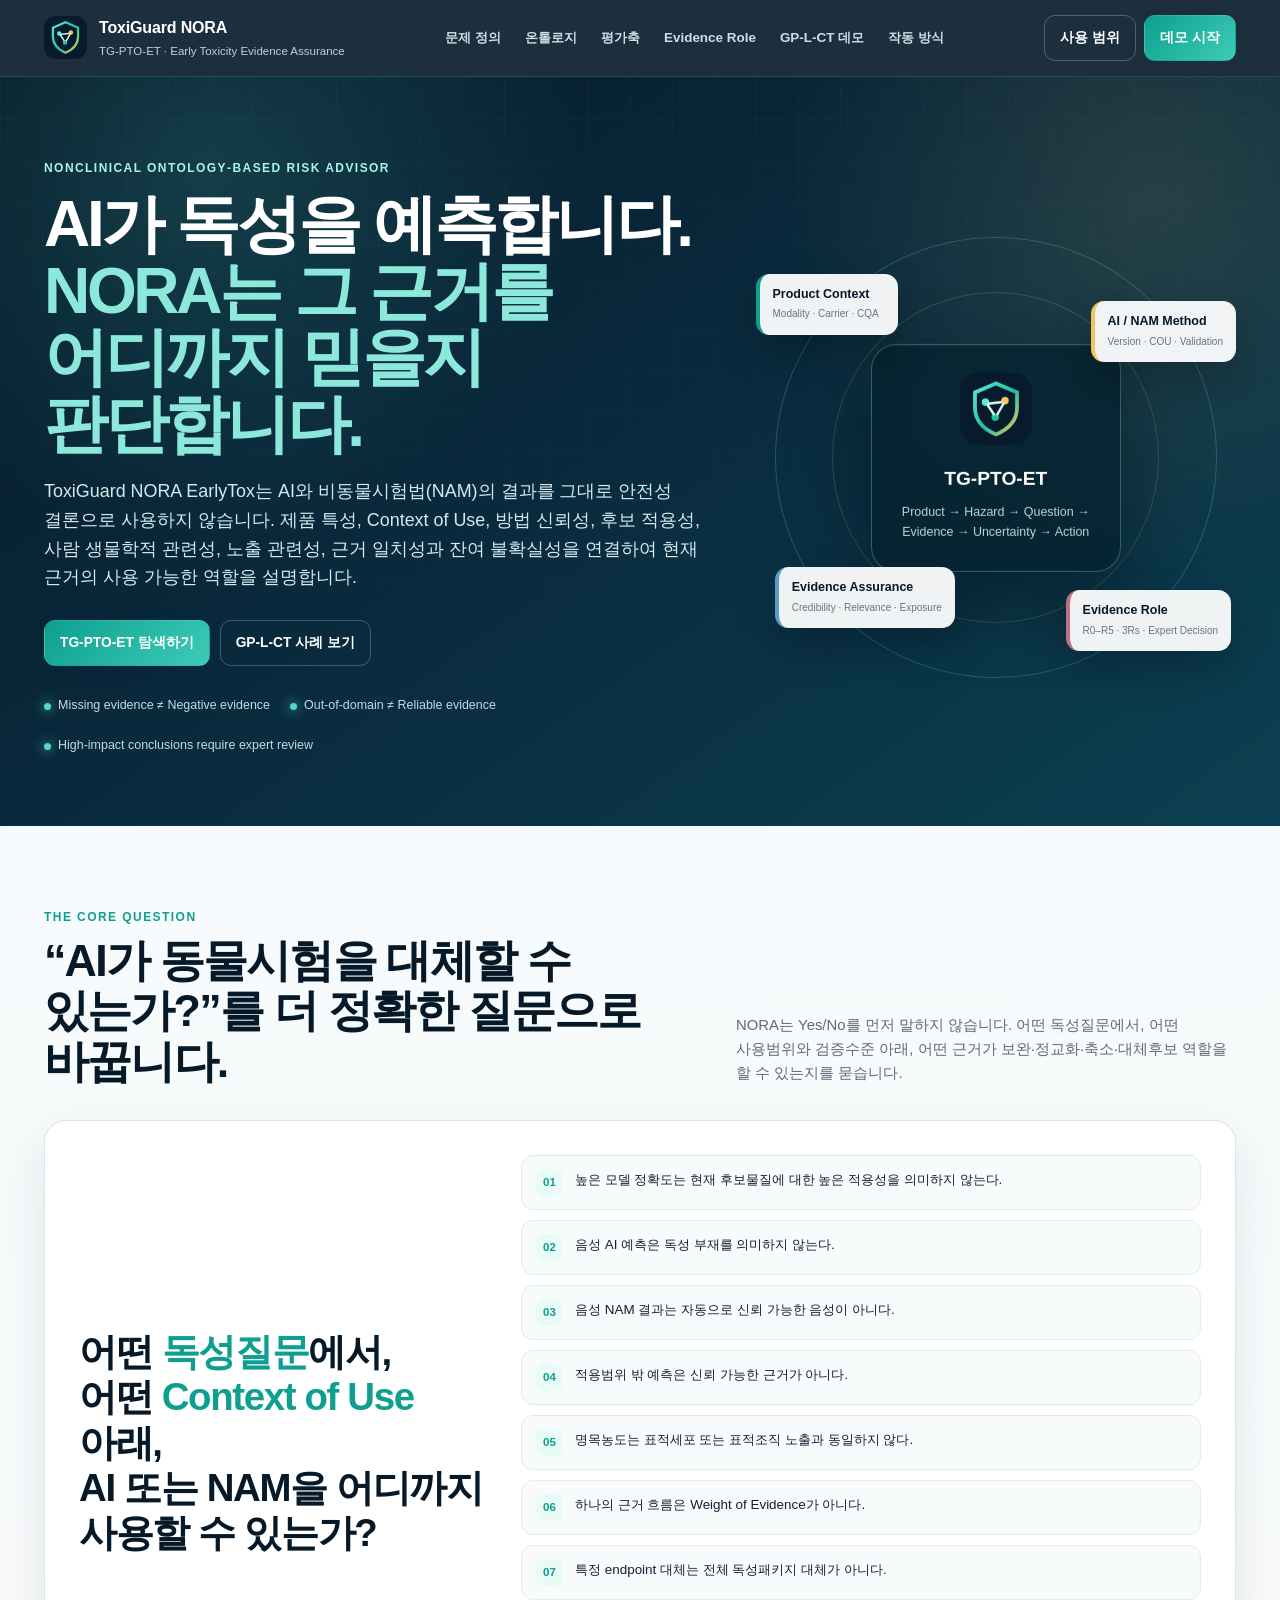
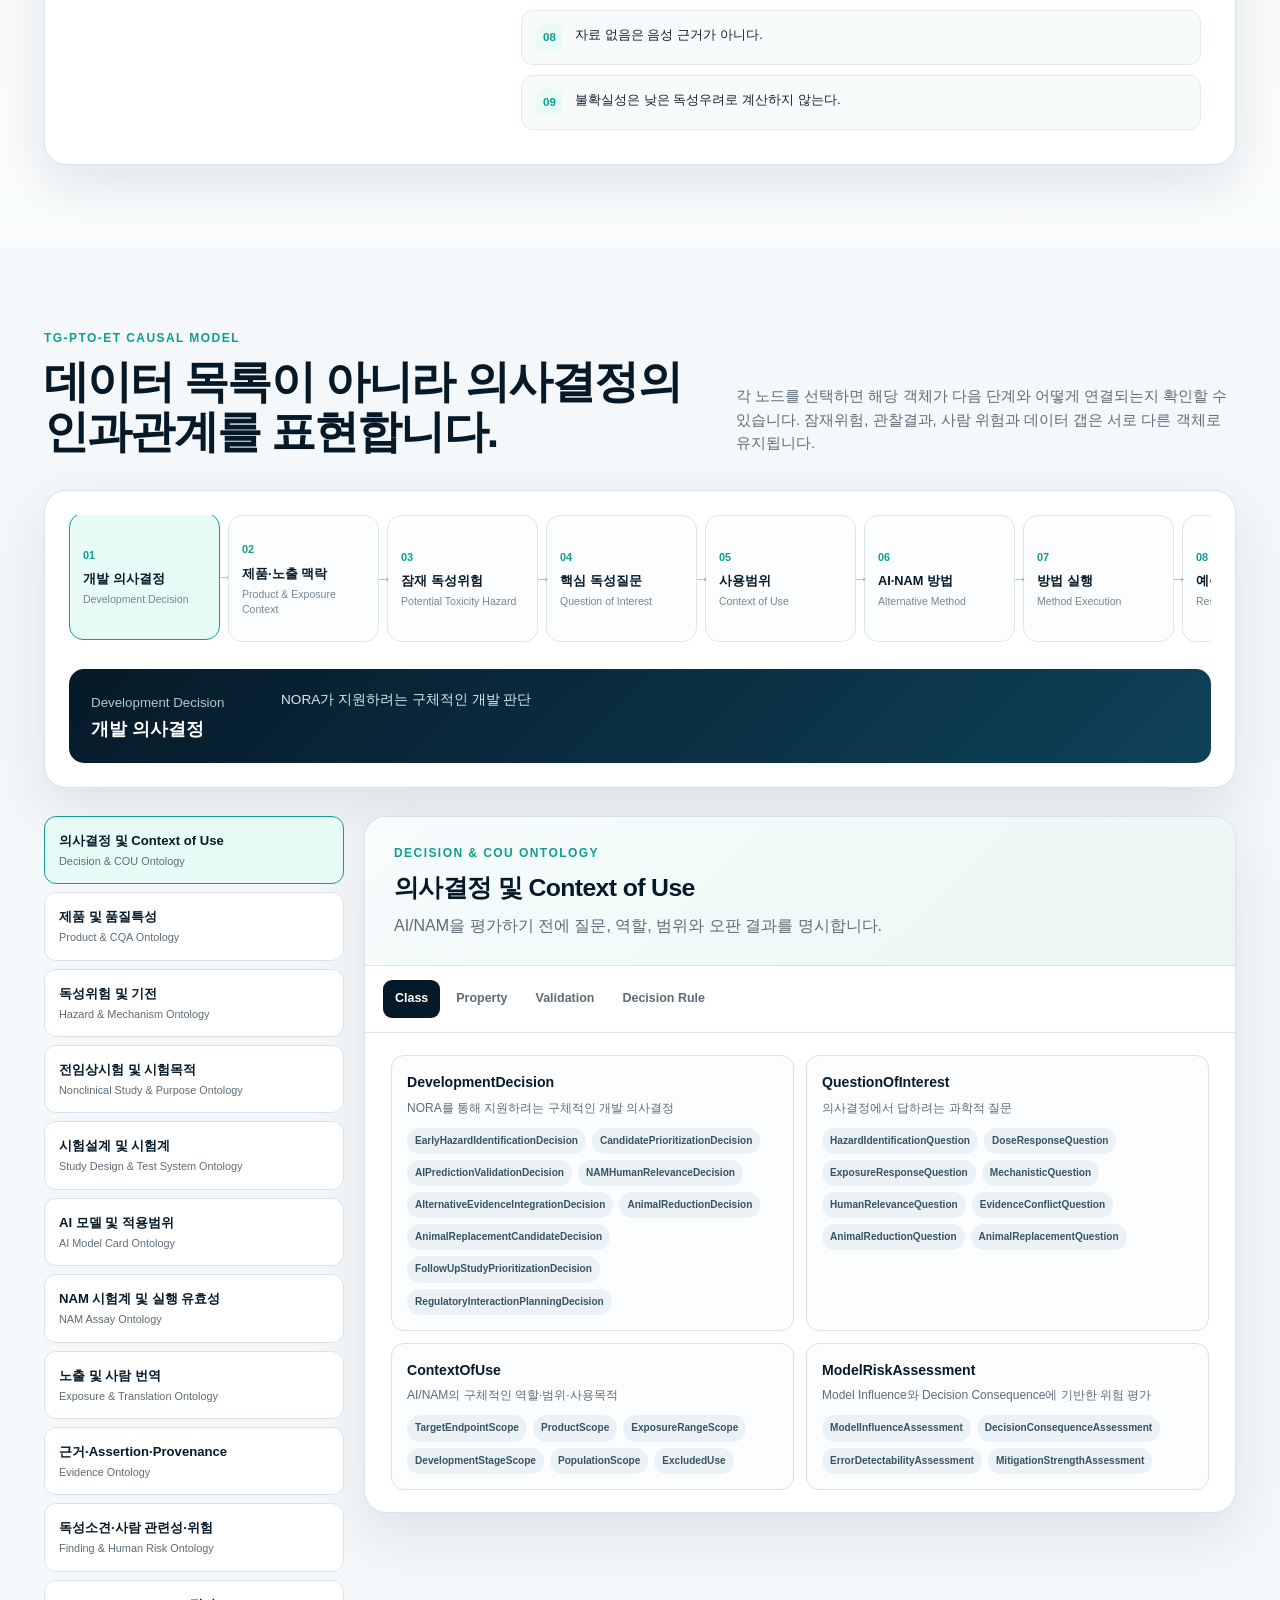
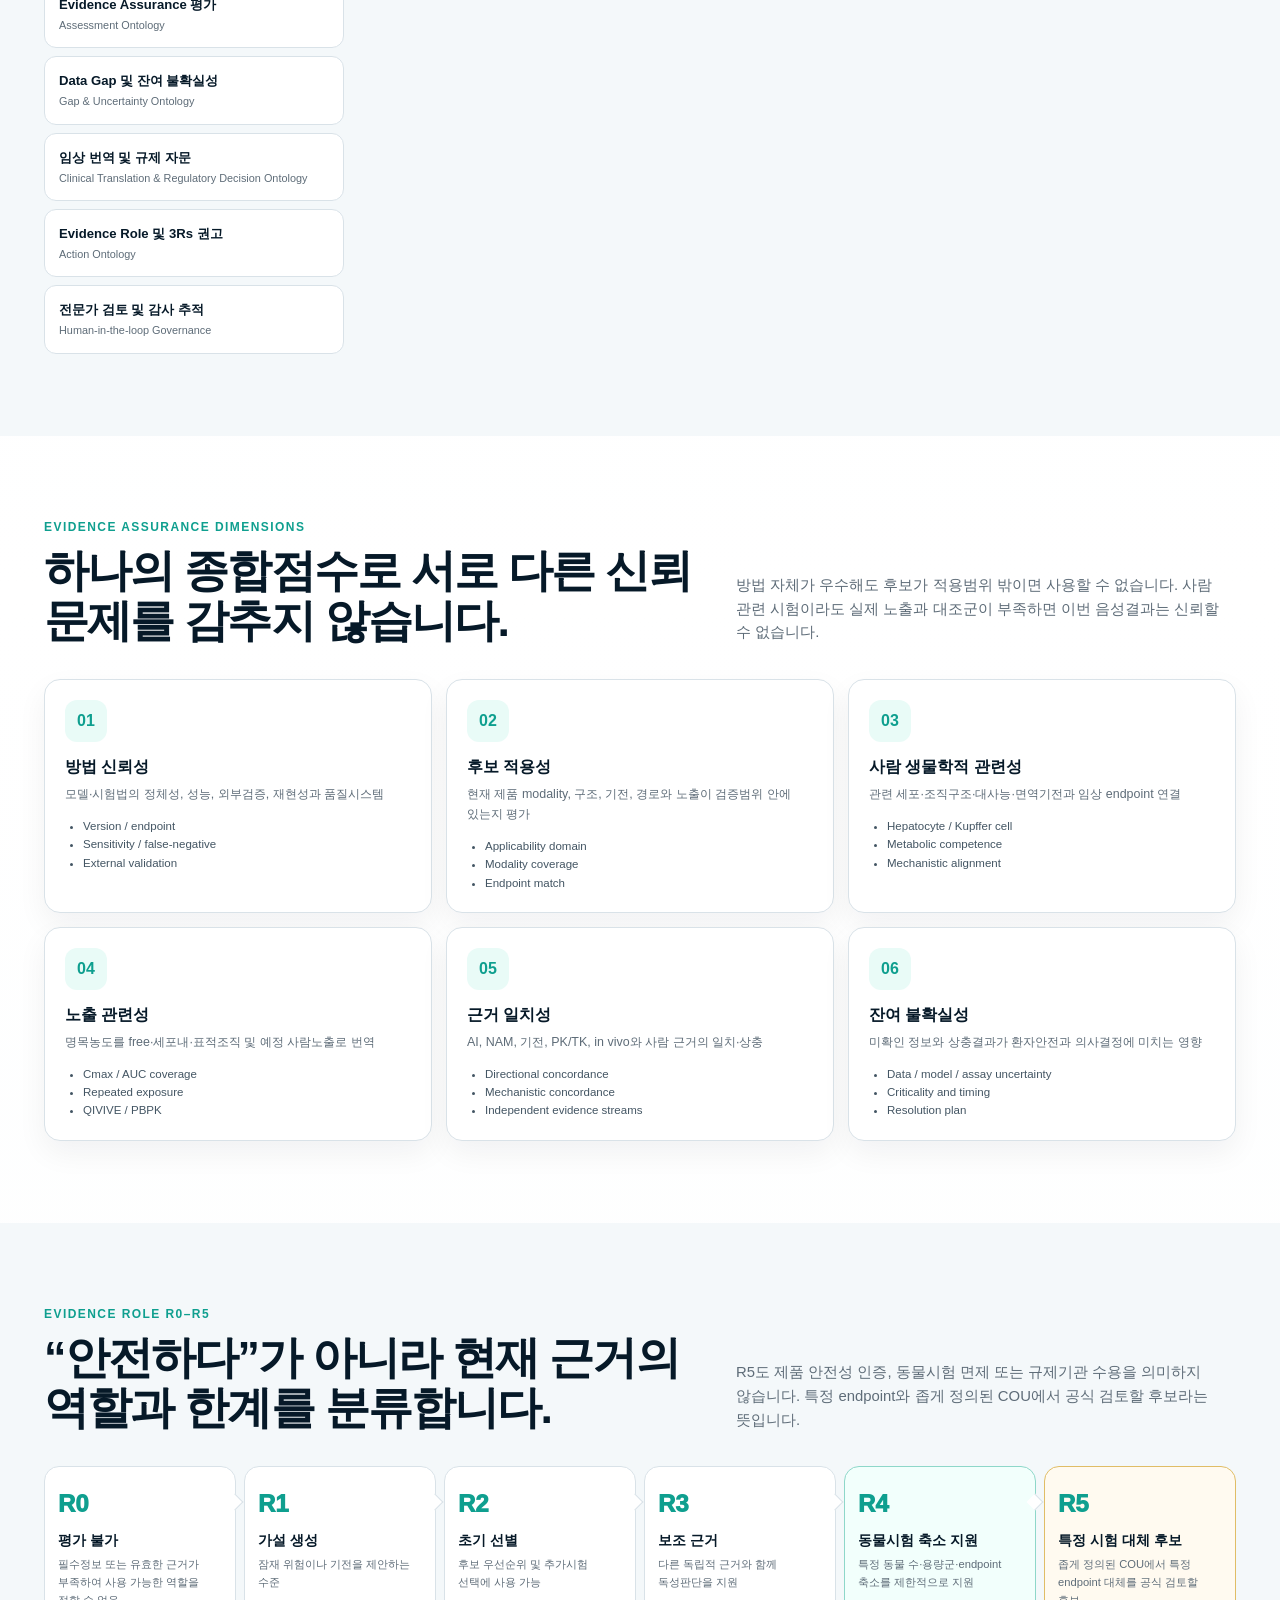
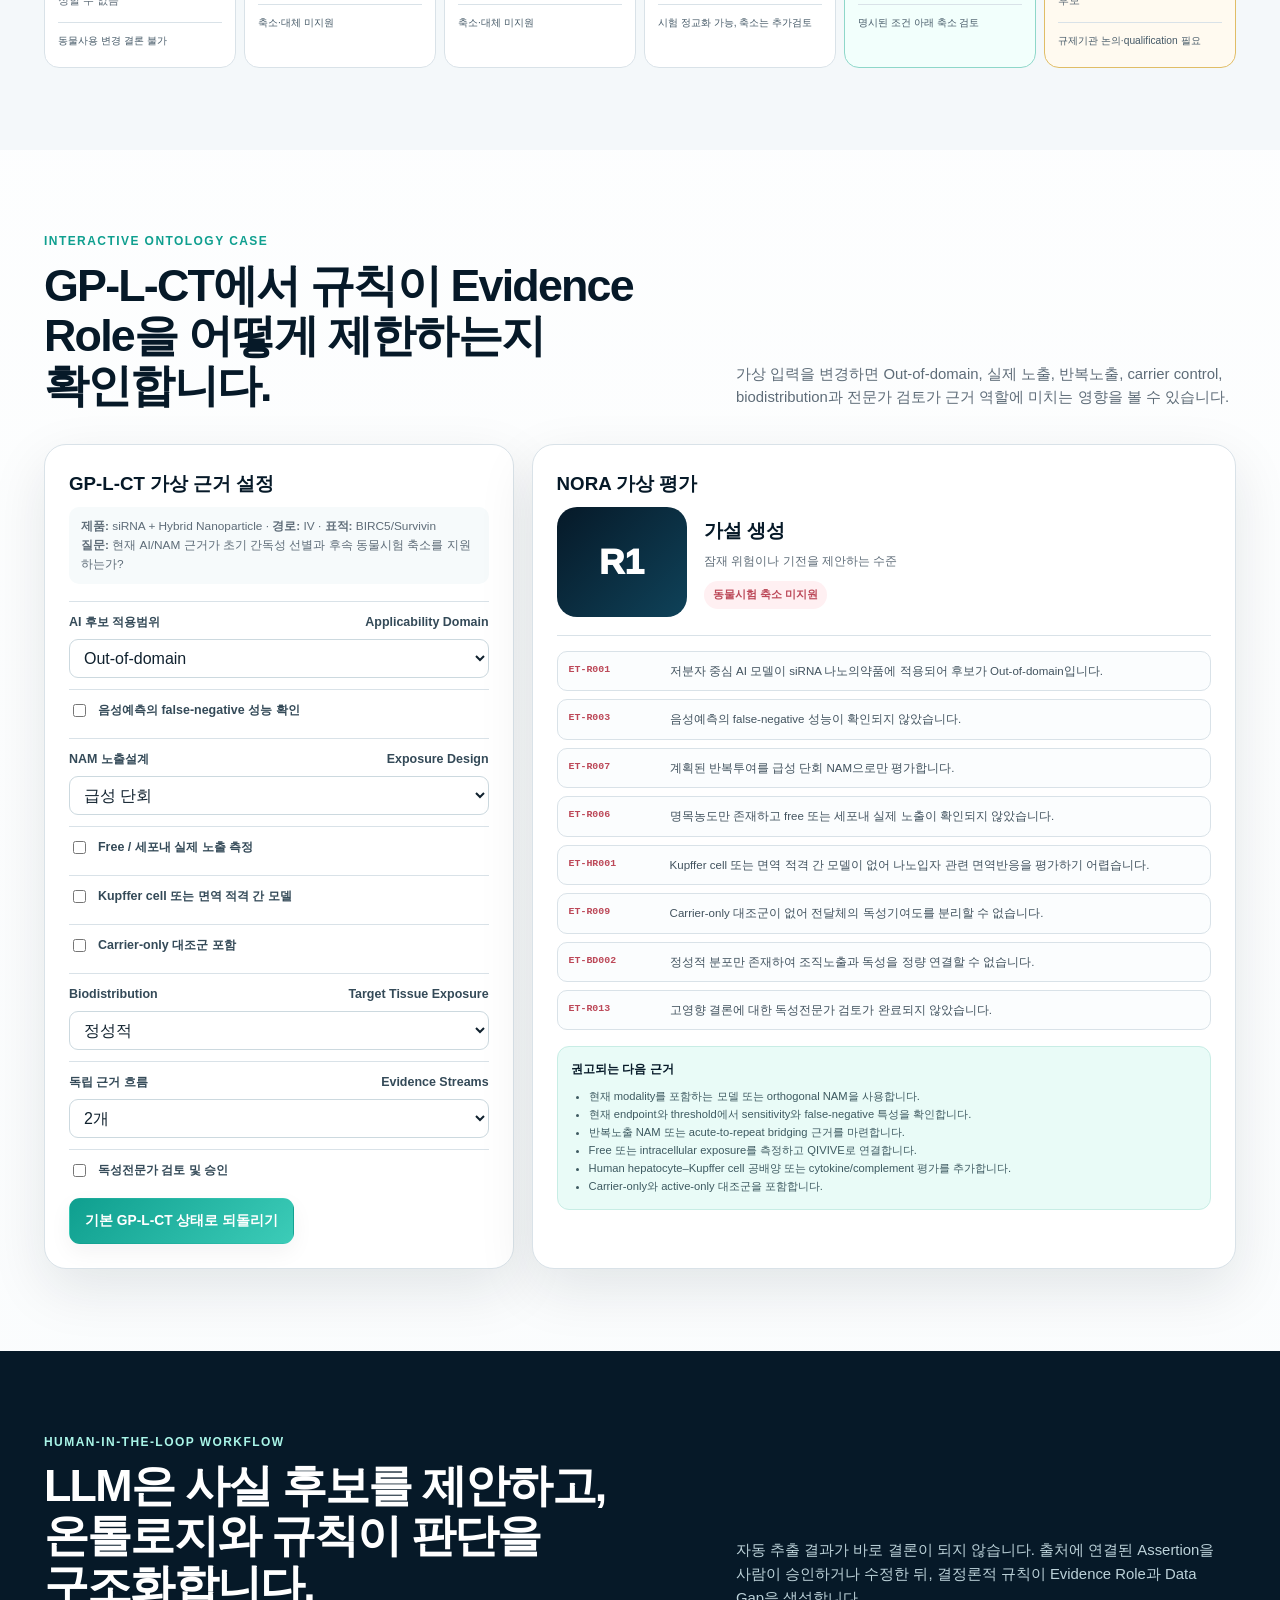
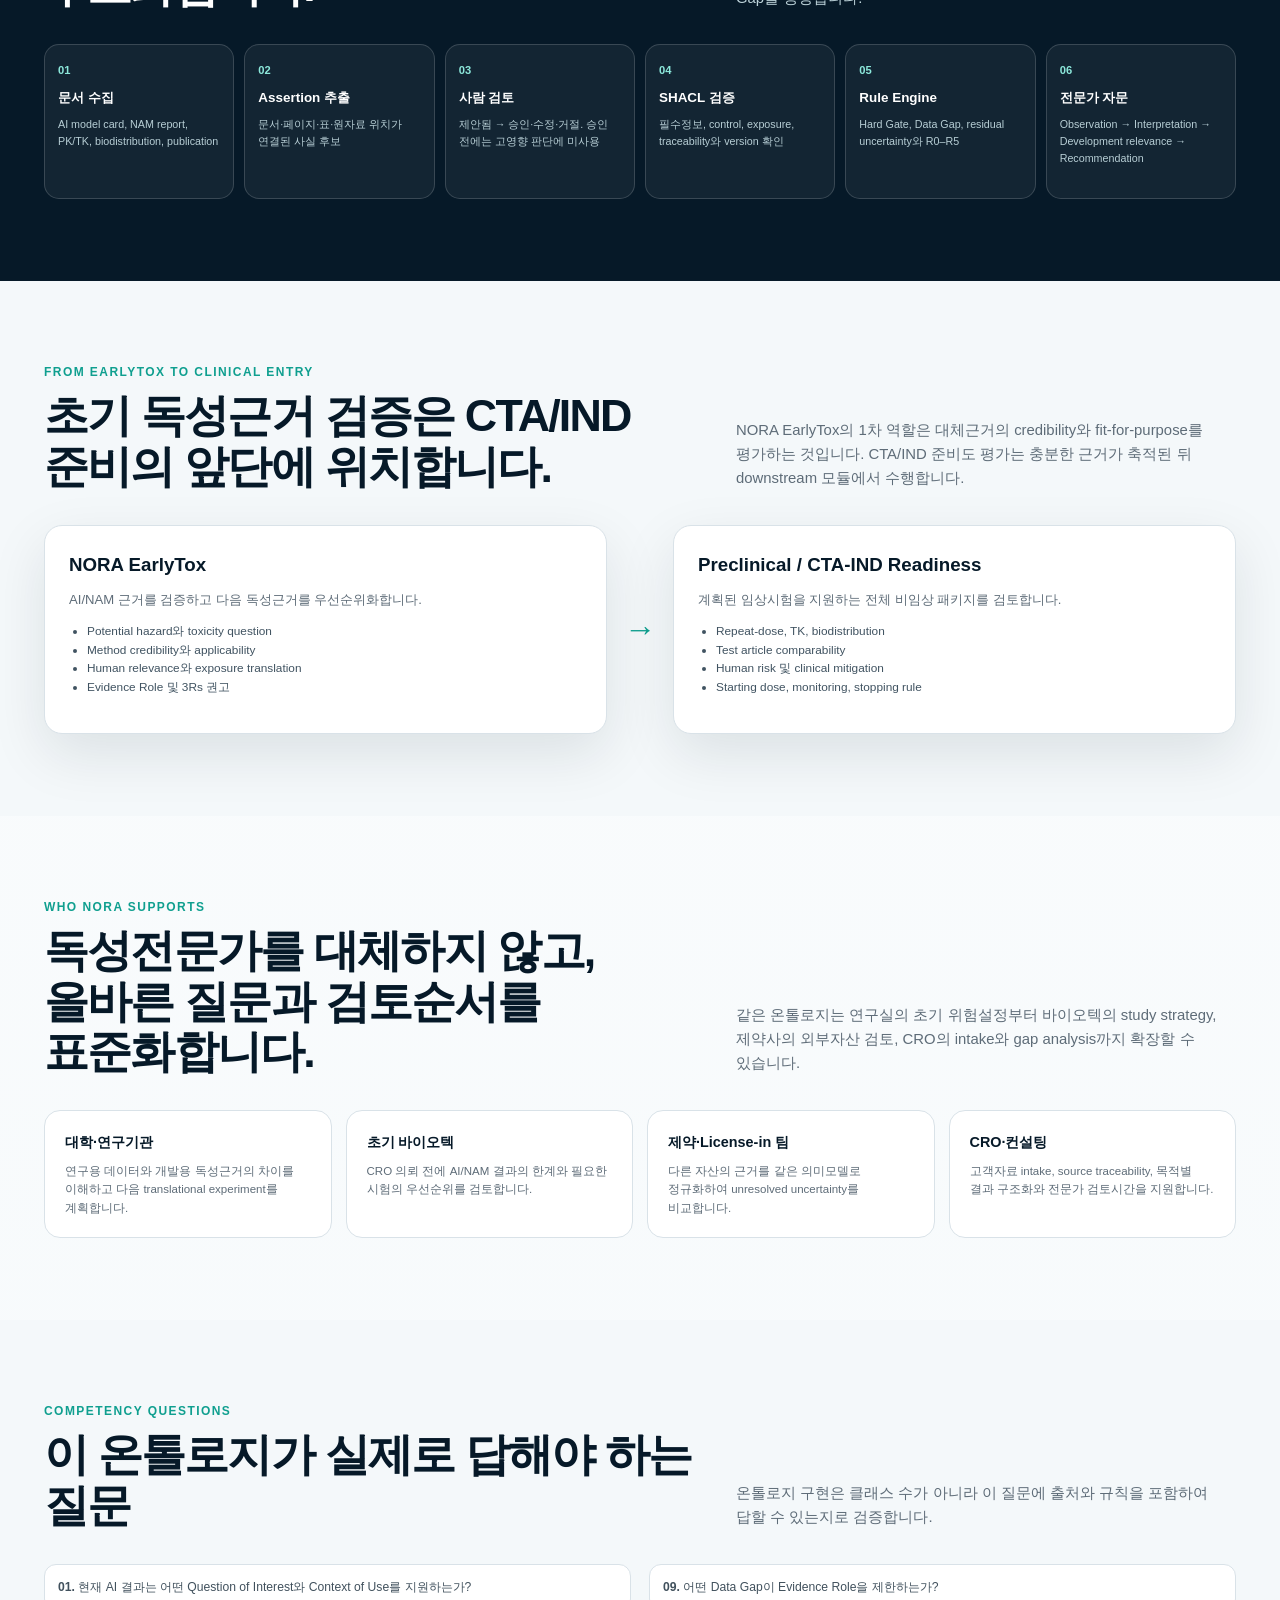
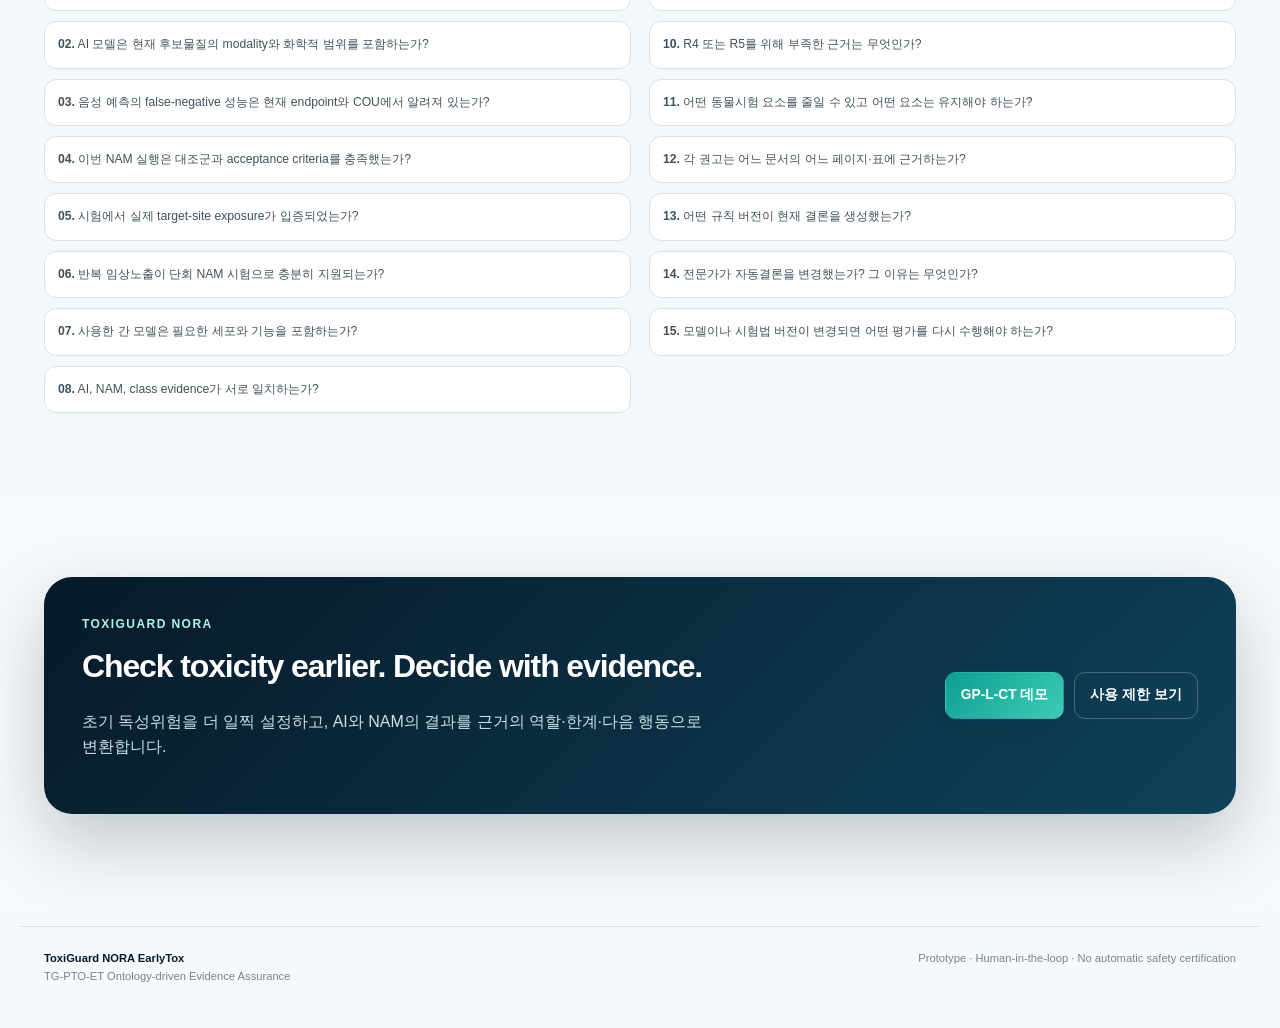
==== site/index_single.html @ 66b6deb6 "Add files via upload" ====
<!doctype html>
<html lang="ko">
<head>
  <meta charset="utf-8">
  <meta name="viewport" content="width=device-width,initial-scale=1">
  <meta name="description" content="ToxiGuard NORA EarlyTox — AI와 비동물시험법(NAM)의 초기 독성근거가 현재 후보물질의 개발에 어디까지 사용 가능한지 검증하는 온톨로지 기반 Evidence Assurance 플랫폼">
  <meta name="theme-color" content="#061928">
  <title>ToxiGuard NORA | TG‑PTO‑ET Ontology</title>
  <link rel="icon" href="[data-uri]" type="image/svg+xml">
  <style>
:root{
  --navy:#061928;
  --navy-2:#0b2d43;
  --navy-3:#0f4259;
  --ink:#10212e;
  --muted:#5e6c78;
  --line:#d9e2e8;
  --soft:#f4f8fa;
  --white:#ffffff;
  --teal:#0f9f8f;
  --teal-2:#55d7c6;
  --mint:#e9fbf7;
  --gold:#f2c45d;
  --gold-soft:#fff7dd;
  --red:#bc4858;
  --red-soft:#fff0f2;
  --amber:#b26d00;
  --amber-soft:#fff7e8;
  --green:#197650;
  --green-soft:#edf9f2;
  --blue:#216b94;
  --blue-soft:#eef7fc;
  --shadow:0 20px 56px rgba(6,25,40,.10);
  --radius:22px;
  --max:1240px;
}
*{box-sizing:border-box}
html{scroll-behavior:smooth}
body{
  margin:0;
  color:var(--ink);
  background:linear-gradient(180deg,#f5f9fb 0,#fff 42%,#f5f9fb 100%);
  font-family:-apple-system,BlinkMacSystemFont,"Apple SD Gothic Neo","Noto Sans KR","Segoe UI",sans-serif;
  line-height:1.6;
  -webkit-font-smoothing:antialiased;
}
a{color:inherit;text-decoration:none}
button,input,select{font:inherit}
button{cursor:pointer}
img{max-width:100%}
.container{max-width:var(--max);margin:0 auto;padding:0 24px}
.eyebrow{font-size:.75rem;letter-spacing:.12em;text-transform:uppercase;font-weight:900;color:var(--teal)}
.eyebrow.light{color:#a9f5e8}
.muted{color:var(--muted)}
.sr-only{position:absolute!important;width:1px;height:1px;padding:0;margin:-1px;overflow:hidden;clip:rect(0,0,0,0);white-space:nowrap;border:0}

.site-header{
  position:sticky;top:0;z-index:50;
  background:rgba(6,25,40,.90);
  border-bottom:1px solid rgba(85,215,198,.16);
  backdrop-filter:blur(18px);
}
.header-inner{height:76px;display:flex;align-items:center;gap:22px;justify-content:space-between}
.brand{display:flex;align-items:center;gap:12px;color:#fff;min-width:max-content}
.brand img{width:43px;height:43px}
.brand strong{display:block;font-size:1rem;letter-spacing:-.01em}
.brand small{display:block;color:#b8d3dc;font-size:.72rem;margin-top:1px}
.nav{display:flex;gap:4px;align-items:center}
.nav a{color:#cae0e7;font-size:.84rem;font-weight:750;padding:9px 10px;border-radius:9px}
.nav a:hover{background:rgba(255,255,255,.08);color:#fff}
.header-actions{display:flex;gap:8px;align-items:center}
.btn{display:inline-flex;align-items:center;justify-content:center;gap:8px;border-radius:11px;padding:11px 15px;border:1px solid var(--line);background:#fff;color:var(--navy);font-weight:850;font-size:.86rem;transition:.18s ease;box-shadow:0 8px 22px rgba(6,25,40,.05)}
.btn:hover{transform:translateY(-1px);box-shadow:0 13px 28px rgba(6,25,40,.10)}
.btn.primary{background:linear-gradient(135deg,var(--teal),#3cccb8);border-color:transparent;color:#fff}
.btn.dark{background:var(--navy);border-color:var(--navy);color:#fff}
.btn.ghost{background:transparent;border-color:rgba(255,255,255,.24);color:#fff;box-shadow:none}
.mobile-menu{display:none;background:transparent;border:0;color:#fff;font-size:1.4rem}

.hero{
  position:relative;overflow:hidden;
  background:
    radial-gradient(circle at 16% 12%,rgba(85,215,198,.17),transparent 30%),
    radial-gradient(circle at 90% 16%,rgba(242,196,93,.12),transparent 28%),
    linear-gradient(145deg,#061928 0,#0a2e42 58%,#0c4052 100%);
  color:#fff;
  padding:82px 0 70px;
}
.hero:after{content:"";position:absolute;inset:0;background-image:linear-gradient(rgba(255,255,255,.025) 1px,transparent 1px),linear-gradient(90deg,rgba(255,255,255,.025) 1px,transparent 1px);background-size:42px 42px;mask-image:linear-gradient(to bottom,black,transparent 92%);pointer-events:none}
.hero-grid{position:relative;z-index:2;display:grid;grid-template-columns:1.16fr .84fr;gap:48px;align-items:center}
.hero h1{font-size:clamp(2.55rem,5vw,4.8rem);line-height:1.04;letter-spacing:-.052em;margin:13px 0 20px;max-width:790px}
.hero h1 span{color:#8ce8db}
.hero-copy{font-size:1.12rem;color:#d5e9ee;max-width:760px;margin:0 0 25px}
.hero-actions{display:flex;flex-wrap:wrap;gap:10px;margin-top:28px}
.hero-proof{display:flex;gap:20px;flex-wrap:wrap;margin-top:30px;color:#c3dbe1;font-size:.78rem}
.hero-proof span{display:inline-flex;gap:7px;align-items:center}
.hero-proof i{width:7px;height:7px;border-radius:50%;background:var(--teal-2);box-shadow:0 0 12px var(--teal-2)}
.hero-visual{position:relative;min-height:460px}
.orbit{position:absolute;inset:2% 4%;border:1px solid rgba(117,238,218,.22);border-radius:50%;animation:spin 30s linear infinite}
.orbit.o2{inset:14% 16%;animation-direction:reverse;animation-duration:22s;border-color:rgba(242,196,93,.19)}
.core-card{position:absolute;left:50%;top:50%;transform:translate(-50%,-50%);width:250px;padding:28px 24px;border-radius:25px;background:rgba(7,35,48,.84);border:1px solid rgba(129,236,219,.32);box-shadow:0 28px 80px rgba(0,0,0,.35),inset 0 1px rgba(255,255,255,.08);backdrop-filter:blur(12px);text-align:center}
.core-card img{width:72px;margin-bottom:12px}.core-card strong{display:block;font-size:1.2rem}.core-card p{margin:8px 0 0;color:#bcd6dc;font-size:.78rem}
.floating-node{position:absolute;min-width:142px;padding:11px 13px;border-radius:13px;background:rgba(255,255,255,.94);color:var(--navy);box-shadow:0 18px 42px rgba(0,0,0,.22);font-size:.75rem;border-left:4px solid var(--teal);animation:float 5s ease-in-out infinite}
.floating-node strong{display:block;font-size:.78rem}.floating-node small{color:#667683}.n1{left:0;top:10%}.n2{right:0;top:16%;animation-delay:-1s;border-left-color:var(--gold)}.n3{left:4%;bottom:13%;animation-delay:-2s;border-left-color:#5d9bc0}.n4{right:1%;bottom:8%;animation-delay:-3s;border-left-color:#c06f84}
@keyframes spin{to{transform:rotate(360deg)}}
@keyframes float{0%,100%{transform:translateY(0)}50%{transform:translateY(-8px)}}

.section{padding:82px 0}
.section.soft{background:var(--soft)}
.section.dark{background:var(--navy);color:#fff}
.section-heading{display:flex;justify-content:space-between;gap:30px;align-items:flex-end;margin-bottom:34px}
.section-heading h2{font-size:clamp(2rem,3.5vw,3rem);line-height:1.12;letter-spacing:-.04em;margin:8px 0 0;max-width:760px;color:var(--navy)}
.section.dark .section-heading h2{color:#fff}
.section-heading p{max-width:500px;color:var(--muted);margin:0;font-size:.93rem}
.section.dark .section-heading p{color:#bcd2d9}

.question-card{border:1px solid var(--line);background:#fff;border-radius:var(--radius);box-shadow:var(--shadow);padding:34px;display:grid;grid-template-columns:.75fr 1.25fr;gap:34px;align-items:center}
.big-question{font-size:clamp(1.8rem,3vw,2.7rem);line-height:1.18;letter-spacing:-.035em;font-weight:900;color:var(--navy)}
.big-question span{color:var(--teal)}
.principle-list{display:grid;gap:10px}.principle{display:flex;gap:12px;align-items:flex-start;padding:13px 14px;background:#f8fbfc;border:1px solid #e2eaee;border-radius:12px;font-size:.84rem}.principle b{display:grid;place-items:center;flex:0 0 27px;height:27px;border-radius:8px;background:var(--mint);color:var(--teal);font-size:.72rem}

.chain-shell{background:#fff;border:1px solid var(--line);border-radius:var(--radius);box-shadow:var(--shadow);padding:24px;overflow:hidden}
.chain-scroll{overflow-x:auto;padding-bottom:10px}
.chain{display:flex;min-width:1900px;align-items:stretch;gap:8px}
.chain-node{position:relative;flex:1;min-width:145px;border:1px solid #dce7eb;border-radius:14px;padding:15px 13px;background:#fbfdfe;cursor:pointer;text-align:left;transition:.18s}.chain-node:after{content:"→";position:absolute;right:-14px;top:50%;transform:translateY(-50%);z-index:2;color:#92a9b2;font-size:1rem}.chain-node:last-child:after{display:none}.chain-node:hover,.chain-node.active{border-color:var(--teal);background:var(--mint);transform:translateY(-2px)}.chain-node .num{display:block;font-size:.68rem;color:var(--teal);font-weight:900}.chain-node strong{display:block;font-size:.8rem;margin-top:5px;color:var(--navy)}.chain-node small{display:block;color:#788691;font-size:.66rem;margin-top:3px;line-height:1.35}
.chain-detail{margin-top:17px;background:linear-gradient(135deg,var(--navy),var(--navy-3));color:#fff;border-radius:15px;padding:20px 22px;display:grid;grid-template-columns:170px 1fr;gap:20px}.chain-detail h3{margin:0;font-size:1.1rem}.chain-detail small{color:#a9cbd4}.chain-detail p{margin:0;color:#d5e8ed;font-size:.85rem}

.module-layout{display:grid;grid-template-columns:300px minmax(0,1fr);gap:20px;align-items:start}
.module-list{display:grid;gap:8px;position:sticky;top:96px}.module-button{border:1px solid var(--line);border-radius:12px;background:#fff;text-align:left;padding:13px 14px;transition:.16s;color:var(--ink)}.module-button:hover,.module-button.active{border-color:var(--teal);background:var(--mint)}.module-button strong{display:block;font-size:.82rem;color:var(--navy)}.module-button small{display:block;color:var(--muted);font-size:.68rem;margin-top:2px}
.module-panel{border:1px solid var(--line);background:#fff;border-radius:var(--radius);box-shadow:var(--shadow);overflow:hidden}.module-hero{padding:27px 29px;background:linear-gradient(135deg,#f7fcfd,#eaf7f4);border-bottom:1px solid var(--line)}.module-hero h3{font-size:1.55rem;margin:5px 0;color:var(--navy);letter-spacing:-.025em}.module-hero p{margin:0;color:var(--muted)}.tabs{display:flex;gap:4px;padding:14px 18px;border-bottom:1px solid var(--line);overflow:auto}.tab-button{white-space:nowrap;border:0;background:transparent;border-radius:9px;padding:9px 12px;color:var(--muted);font-size:.78rem;font-weight:800}.tab-button.active{background:var(--navy);color:#fff}.tab-panel{padding:22px 26px}.class-grid{display:grid;grid-template-columns:repeat(2,minmax(0,1fr));gap:12px}.class-card{border:1px solid var(--line);border-radius:13px;padding:15px;background:#fbfdfe}.class-card h4{margin:0;color:var(--navy);font-size:.88rem}.class-card p{margin:5px 0 10px;color:var(--muted);font-size:.75rem}.pill-wrap{display:flex;flex-wrap:wrap;gap:6px}.pill{padding:5px 8px;border-radius:999px;background:#eaf2f6;color:#375364;font-size:.63rem;font-weight:750}.list-box{display:grid;gap:8px}.list-row{padding:11px 13px;border:1px solid var(--line);border-radius:10px;background:#fbfdfe;font-size:.77rem}.list-row code{color:var(--teal);font-weight:850}.rule-row{border-left:4px solid var(--gold);background:var(--gold-soft)}.validation-row{border-left:4px solid var(--teal);background:var(--mint)}

.dimension-grid{display:grid;grid-template-columns:repeat(3,minmax(0,1fr));gap:14px}.dimension{border:1px solid var(--line);background:#fff;border-radius:16px;padding:20px;box-shadow:0 12px 30px rgba(6,25,40,.055)}.dimension .icon{width:42px;height:42px;border-radius:12px;display:grid;place-items:center;background:var(--mint);color:var(--teal);font-weight:900}.dimension h3{margin:12px 0 5px;color:var(--navy);font-size:1rem}.dimension p{margin:0;color:var(--muted);font-size:.78rem}.dimension ul{margin:12px 0 0;padding-left:18px;color:#435563;font-size:.72rem}

.role-track{display:grid;grid-template-columns:repeat(6,minmax(0,1fr));gap:8px}.role{position:relative;border:1px solid var(--line);background:#fff;border-radius:15px;padding:18px 13px;min-height:190px}.role:after{content:"";position:absolute;right:-6px;top:29px;width:11px;height:11px;background:#fff;border-top:1px solid var(--line);border-right:1px solid var(--line);transform:rotate(45deg);z-index:2}.role:last-child:after{display:none}.role-code{font-size:1.5rem;font-weight:950;color:var(--teal)}.role h3{margin:5px 0;color:var(--navy);font-size:.88rem}.role p{margin:0;color:var(--muted);font-size:.7rem}.role small{display:block;margin-top:12px;padding-top:10px;border-top:1px solid var(--line);font-size:.64rem;color:#455967}.role.r4,.role.r5{border-color:#8ed7c9;background:#f2fffc}.role.r5{border-color:#e0bd66;background:#fffaf0}

.demo-shell{display:grid;grid-template-columns:.8fr 1.2fr;gap:18px}.demo-controls,.demo-result{border:1px solid var(--line);background:#fff;border-radius:var(--radius);box-shadow:var(--shadow);padding:24px}.demo-controls h3,.demo-result h3{margin:0 0 8px;color:var(--navy)}.case-meta{font-size:.74rem;color:var(--muted);padding:10px 12px;background:#f6fafb;border-radius:10px;margin-bottom:17px}.control{padding:11px 0;border-top:1px solid var(--line)}.control:first-of-type{border-top:0}.control label{display:flex;justify-content:space-between;gap:12px;font-size:.78rem;font-weight:800;color:#344a58;margin-bottom:6px}.control select{width:100%;border:1px solid #ccd9df;border-radius:9px;padding:9px 10px;background:#fff;color:var(--ink)}.checkbox{display:flex!important;justify-content:flex-start!important;gap:9px!important;align-items:center}.checkbox input{accent-color:var(--teal)}
.result-top{display:grid;grid-template-columns:130px 1fr;gap:17px;align-items:center;padding-bottom:18px;border-bottom:1px solid var(--line)}.result-role{height:110px;border-radius:20px;background:linear-gradient(135deg,var(--navy),var(--navy-3));color:#fff;display:grid;place-items:center;font-size:2.2rem;font-weight:950}.result-summary strong{display:block;color:var(--navy);font-size:1.2rem}.result-summary p{margin:6px 0 0;color:var(--muted);font-size:.78rem}.result-status{display:inline-flex;margin-top:9px;border-radius:999px;padding:5px 9px;background:var(--red-soft);color:var(--red);font-size:.68rem;font-weight:850}.result-status.ok{background:var(--green-soft);color:var(--green)}.gap-stack{display:grid;gap:8px;margin-top:15px}.demo-gap{display:grid;grid-template-columns:92px 1fr;gap:9px;padding:10px 11px;border:1px solid var(--line);border-radius:10px;background:#fbfdfe}.demo-gap code{font-size:.62rem;color:var(--red);font-weight:900}.demo-gap span{font-size:.72rem;color:#41525e}.next-evidence{margin-top:16px;background:var(--mint);border:1px solid #c8ede5;border-radius:12px;padding:13px}.next-evidence strong{display:block;color:var(--navy);font-size:.78rem}.next-evidence ul{margin:8px 0 0;padding-left:18px;font-size:.7rem;color:#3e5a61}

.workflow{display:grid;grid-template-columns:repeat(6,minmax(0,1fr));gap:10px}.workflow-step{border:1px solid rgba(255,255,255,.16);border-radius:15px;padding:17px 13px;background:rgba(255,255,255,.055);min-height:155px}.workflow-step b{display:block;color:#8ce8db;font-size:.7rem}.workflow-step strong{display:block;margin:7px 0;color:#fff;font-size:.84rem}.workflow-step p{margin:0;color:#b7ced5;font-size:.67rem}

.downstream{display:grid;grid-template-columns:1fr auto 1fr;gap:17px;align-items:center}.down-card{border:1px solid var(--line);background:#fff;border-radius:18px;padding:24px;box-shadow:var(--shadow)}.down-card h3{margin:0 0 9px;color:var(--navy)}.down-card p{margin:0;color:var(--muted);font-size:.82rem}.down-card ul{padding-left:18px;font-size:.74rem;color:#405361}.down-arrow{font-size:2rem;color:var(--teal);font-weight:900}

.user-grid{display:grid;grid-template-columns:repeat(4,minmax(0,1fr));gap:14px}.user-card{border:1px solid var(--line);background:#fff;border-radius:16px;padding:20px}.user-card h3{font-size:.9rem;color:var(--navy);margin:0 0 8px}.user-card p{margin:0;color:var(--muted);font-size:.72rem}
.cq-grid{columns:2;column-gap:18px}.cq{break-inside:avoid;border:1px solid var(--line);background:#fff;border-radius:12px;padding:13px;margin:0 0 10px;font-size:.76rem;color:#41515d}

.contact-card{display:grid;grid-template-columns:1.2fr .8fr;gap:32px;background:linear-gradient(135deg,var(--navy),var(--navy-3));border-radius:28px;padding:38px;color:#fff;box-shadow:0 28px 70px rgba(6,25,40,.22)}.contact-card h2{font-size:2rem;letter-spacing:-.035em;margin:7px 0 12px}.contact-card p{color:#c9e0e6;max-width:680px}.contact-actions{display:flex;align-items:center;justify-content:flex-end;gap:10px;flex-wrap:wrap}
.footer{padding:30px 0 42px;color:#76858f;font-size:.7rem}.footer-inner{display:flex;justify-content:space-between;gap:20px;border-top:1px solid var(--line);padding-top:23px}.footer strong{color:var(--navy)}

.modal{position:fixed;inset:0;z-index:90;background:rgba(0,13,22,.72);display:none;align-items:center;justify-content:center;padding:22px}.modal.open{display:flex}.modal-card{width:min(760px,100%);max-height:90vh;overflow:auto;background:#fff;border-radius:20px;box-shadow:0 32px 100px rgba(0,0,0,.35)}.modal-head{display:flex;justify-content:space-between;gap:20px;align-items:center;padding:19px 22px;border-bottom:1px solid var(--line)}.modal-head h3{margin:0;color:var(--navy)}.close{border:0;background:#eef3f6;width:34px;height:34px;border-radius:10px;font-size:1.2rem}.modal-body{padding:22px}.disclaimer{background:var(--amber-soft);border:1px solid #efd6a2;border-left:5px solid var(--amber);border-radius:11px;padding:13px;font-size:.75rem;color:#654b1f}

@media(max-width:1050px){
  .nav{display:none}.mobile-menu{display:block}.nav.open{display:flex;position:absolute;top:76px;left:0;right:0;background:var(--navy);padding:12px 20px;flex-direction:column;align-items:stretch;border-top:1px solid rgba(255,255,255,.1)}
  .header-actions .ghost{display:none}.hero-grid,.question-card,.demo-shell,.contact-card{grid-template-columns:1fr}.hero-visual{min-height:380px}.module-layout{grid-template-columns:1fr}.module-list{position:static;grid-template-columns:repeat(3,1fr)}.role-track{grid-template-columns:repeat(3,1fr)}.workflow{grid-template-columns:repeat(3,1fr)}.user-grid{grid-template-columns:repeat(2,1fr)}.contact-actions{justify-content:flex-start}.section-heading{align-items:flex-start;flex-direction:column}.downstream{grid-template-columns:1fr}.down-arrow{transform:rotate(90deg);text-align:center}
}
@media(max-width:700px){
  .container{padding:0 16px}.header-inner{height:68px}.brand small{display:none}.header-actions .btn:not(.primary){display:none}.hero{padding:58px 0 48px}.hero h1{font-size:2.65rem}.hero-visual{min-height:330px}.floating-node{min-width:120px;font-size:.66rem}.core-card{width:210px;padding:22px 18px}.section{padding:62px 0}.chain-detail{grid-template-columns:1fr}.module-list{grid-template-columns:repeat(2,1fr)}.class-grid,.dimension-grid,.score-grid{grid-template-columns:1fr}.role-track{grid-template-columns:repeat(2,1fr)}.workflow{grid-template-columns:repeat(2,1fr)}.user-grid{grid-template-columns:1fr}.cq-grid{columns:1}.footer-inner{flex-direction:column}.question-card{padding:24px}.result-top{grid-template-columns:1fr}.result-role{height:88px}.contact-card{padding:28px 23px}
}
@media print{.site-header,.hero-actions,.header-actions,.mobile-menu,.btn,.demo-controls,.contact-card,.footer{display:none!important}.hero{background:#fff;color:#111;padding:30px 0}.hero h1,.section.dark h2{color:#111}.hero-copy,.section.dark p{color:#444}.hero-visual{display:none}.section{padding:30px 0}.section.dark{background:#fff;color:#111}.module-list{display:none}.module-layout{grid-template-columns:1fr}.module-panel,.chain-shell,.question-card{box-shadow:none}.workflow-step{border-color:#ccc;background:#fff}.workflow-step strong{color:#111}.workflow-step p{color:#444}}
/* Korean typography: keep semantic words intact across responsive breakpoints. */
h1,h2,h3,h4,p,.big-question,.hero-copy,.section-heading,.role,.dimension,.user-card{word-break:keep-all;overflow-wrap:break-word}

</style>
</head>
<body>
<header class="site-header">
  <div class="container header-inner">
    <a class="brand" href="#top" aria-label="ToxiGuard NORA 홈">
      <img src="[data-uri]" alt="ToxiGuard NORA 로고">
      <span><strong>ToxiGuard NORA</strong><small>TG‑PTO‑ET · Early Toxicity Evidence Assurance</small></span>
    </a>
    <nav class="nav" id="mainNav" aria-label="주요 메뉴">
      <a href="#why">문제 정의</a>
      <a href="#ontology">온톨로지</a>
      <a href="#assurance">평가축</a>
      <a href="#roles">Evidence Role</a>
      <a href="#demo">GP‑L‑CT 데모</a>
      <a href="#workflow">작동 방식</a>
    </nav>
    <div class="header-actions">
      <button class="btn ghost" type="button" data-open-modal="disclaimerModal">사용 범위</button>
      <a class="btn primary" href="#demo">데모 시작</a>
      <button class="mobile-menu" id="mobileMenu" aria-label="메뉴 열기" aria-expanded="false">☰</button>
    </div>
  </div>
</header>

<main id="top">
  <section class="hero">
    <div class="container hero-grid">
      <div>
        <div class="eyebrow light">Nonclinical Ontology‑based Risk Advisor</div>
        <h1>AI가 독성을 예측합니다.<br><span>NORA는 그 근거를 어디까지 믿을지 판단합니다.</span></h1>
        <p class="hero-copy">ToxiGuard NORA EarlyTox는 AI와 비동물시험법(NAM)의 결과를 그대로 안전성 결론으로 사용하지 않습니다. 제품 특성, Context of Use, 방법 신뢰성, 후보 적용성, 사람 생물학적 관련성, 노출 관련성, 근거 일치성과 잔여 불확실성을 연결하여 현재 근거의 사용 가능한 역할을 설명합니다.</p>
        <div class="hero-actions">
          <a class="btn primary" href="#ontology">TG‑PTO‑ET 탐색하기</a>
          <a class="btn ghost" href="#demo">GP‑L‑CT 사례 보기</a>
        </div>
        <div class="hero-proof">
          <span><i></i> Missing evidence ≠ Negative evidence</span>
          <span><i></i> Out‑of‑domain ≠ Reliable evidence</span>
          <span><i></i> High‑impact conclusions require expert review</span>
        </div>
      </div>
      <div class="hero-visual" aria-label="NORA 온톨로지 연결 구조 시각화">
        <div class="orbit"></div><div class="orbit o2"></div>
        <div class="core-card"><img src="[data-uri]" alt=""><strong>TG‑PTO‑ET</strong><p>Product → Hazard → Question → Evidence → Uncertainty → Action</p></div>
        <div class="floating-node n1"><strong>Product Context</strong><small>Modality · Carrier · CQA</small></div>
        <div class="floating-node n2"><strong>AI / NAM Method</strong><small>Version · COU · Validation</small></div>
        <div class="floating-node n3"><strong>Evidence Assurance</strong><small>Credibility · Relevance · Exposure</small></div>
        <div class="floating-node n4"><strong>Evidence Role</strong><small>R0–R5 · 3Rs · Expert Decision</small></div>
      </div>
    </div>
  </section>

  <section class="section" id="why">
    <div class="container">
      <div class="section-heading">
        <div><div class="eyebrow">The core question</div><h2>“AI가 동물시험을 대체할 수 있는가?”를 더 정확한 질문으로 바꿉니다.</h2></div>
        <p>NORA는 Yes/No를 먼저 말하지 않습니다. 어떤 독성질문에서, 어떤 사용범위와 검증수준 아래, 어떤 근거가 보완·정교화·축소·대체후보 역할을 할 수 있는지를 묻습니다.</p>
      </div>
      <div class="question-card">
        <div class="big-question">어떤 <span>독성질문</span>에서,<br>어떤 <span>Context of Use</span> 아래,<br>AI 또는 NAM을 어디까지 사용할 수 있는가?</div>
        <div class="principle-list" id="principleList"></div>
      </div>
    </div>
  </section>

  <section class="section soft" id="ontology">
    <div class="container">
      <div class="section-heading">
        <div><div class="eyebrow">TG‑PTO‑ET causal model</div><h2>데이터 목록이 아니라 의사결정의 인과관계를 표현합니다.</h2></div>
        <p>각 노드를 선택하면 해당 객체가 다음 단계와 어떻게 연결되는지 확인할 수 있습니다. 잠재위험, 관찰결과, 사람 위험과 데이터 갭은 서로 다른 객체로 유지됩니다.</p>
      </div>
      <div class="chain-shell">
        <div class="chain-scroll"><div class="chain" id="causalChain"></div></div>
        <div class="chain-detail"><div><small id="chainDetailEn">Development Decision</small><h3 id="chainDetailTitle">개발 의사결정</h3></div><p id="chainDetailText">NORA가 지원하려는 구체적인 개발 판단</p></div>
      </div>

      <div style="height:28px"></div>
      <div class="module-layout">
        <aside class="module-list" id="moduleList" aria-label="온톨로지 모듈"></aside>
        <section class="module-panel" aria-live="polite">
          <div class="module-hero"><div class="eyebrow" id="moduleSubtitle">Decision & COU Ontology</div><h3 id="moduleTitle">의사결정 및 Context of Use</h3><p id="moduleSummary"></p></div>
          <div class="tabs" role="tablist">
            <button class="tab-button active" data-tab="classes" role="tab">Class</button>
            <button class="tab-button" data-tab="properties" role="tab">Property</button>
            <button class="tab-button" data-tab="validation" role="tab">Validation</button>
            <button class="tab-button" data-tab="rules" role="tab">Decision Rule</button>
          </div>
          <div class="tab-panel" id="moduleContent"></div>
        </section>
      </div>
    </div>
  </section>

  <section class="section" id="assurance">
    <div class="container">
      <div class="section-heading">
        <div><div class="eyebrow">Evidence assurance dimensions</div><h2>하나의 종합점수로 서로 다른 신뢰 문제를 감추지 않습니다.</h2></div>
        <p>방법 자체가 우수해도 후보가 적용범위 밖이면 사용할 수 없습니다. 사람 관련 시험이라도 실제 노출과 대조군이 부족하면 이번 음성결과는 신뢰할 수 없습니다.</p>
      </div>
      <div class="dimension-grid">
        <article class="dimension"><div class="icon">01</div><h3>방법 신뢰성</h3><p>모델·시험법의 정체성, 성능, 외부검증, 재현성과 품질시스템</p><ul><li>Version / endpoint</li><li>Sensitivity / false-negative</li><li>External validation</li></ul></article>
        <article class="dimension"><div class="icon">02</div><h3>후보 적용성</h3><p>현재 제품 modality, 구조, 기전, 경로와 노출이 검증범위 안에 있는지 평가</p><ul><li>Applicability domain</li><li>Modality coverage</li><li>Endpoint match</li></ul></article>
        <article class="dimension"><div class="icon">03</div><h3>사람 생물학적 관련성</h3><p>관련 세포·조직구조·대사능·면역기전과 임상 endpoint 연결</p><ul><li>Hepatocyte / Kupffer cell</li><li>Metabolic competence</li><li>Mechanistic alignment</li></ul></article>
        <article class="dimension"><div class="icon">04</div><h3>노출 관련성</h3><p>명목농도를 free·세포내·표적조직 및 예정 사람노출로 번역</p><ul><li>Cmax / AUC coverage</li><li>Repeated exposure</li><li>QIVIVE / PBPK</li></ul></article>
        <article class="dimension"><div class="icon">05</div><h3>근거 일치성</h3><p>AI, NAM, 기전, PK/TK, in vivo와 사람 근거의 일치·상충</p><ul><li>Directional concordance</li><li>Mechanistic concordance</li><li>Independent evidence streams</li></ul></article>
        <article class="dimension"><div class="icon">06</div><h3>잔여 불확실성</h3><p>미확인 정보와 상충결과가 환자안전과 의사결정에 미치는 영향</p><ul><li>Data / model / assay uncertainty</li><li>Criticality and timing</li><li>Resolution plan</li></ul></article>
      </div>
    </div>
  </section>

  <section class="section soft" id="roles">
    <div class="container">
      <div class="section-heading"><div><div class="eyebrow">Evidence Role R0–R5</div><h2>“안전하다”가 아니라 현재 근거의 역할과 한계를 분류합니다.</h2></div><p>R5도 제품 안전성 인증, 동물시험 면제 또는 규제기관 수용을 의미하지 않습니다. 특정 endpoint와 좁게 정의된 COU에서 공식 검토할 후보라는 뜻입니다.</p></div>
      <div class="role-track" id="roleTrack"></div>
    </div>
  </section>

  <section class="section" id="demo">
    <div class="container">
      <div class="section-heading"><div><div class="eyebrow">Interactive ontology case</div><h2>GP‑L‑CT에서 규칙이 Evidence Role을 어떻게 제한하는지 확인합니다.</h2></div><p>가상 입력을 변경하면 Out‑of‑domain, 실제 노출, 반복노출, carrier control, biodistribution과 전문가 검토가 근거 역할에 미치는 영향을 볼 수 있습니다.</p></div>
      <div class="demo-shell">
        <form class="demo-controls" id="demoForm">
          <h3>GP‑L‑CT 가상 근거 설정</h3>
          <div class="case-meta"><strong>제품:</strong> siRNA + Hybrid Nanoparticle · <strong>경로:</strong> IV · <strong>표적:</strong> BIRC5/Survivin<br><strong>질문:</strong> 현재 AI/NAM 근거가 초기 간독성 선별과 후속 동물시험 축소를 지원하는가?</div>
          <div class="control"><label for="aiDomain">AI 후보 적용범위 <span>Applicability Domain</span></label><select id="aiDomain"><option value="out">Out‑of‑domain</option><option value="border">Borderline</option><option value="in">In‑domain</option></select></div>
          <div class="control"><label class="checkbox"><input type="checkbox" id="falseNegativeKnown"> 음성예측의 false-negative 성능 확인</label></div>
          <div class="control"><label for="namExposure">NAM 노출설계 <span>Exposure Design</span></label><select id="namExposure"><option value="single">급성 단회</option><option value="repeat">반복노출</option></select></div>
          <div class="control"><label class="checkbox"><input type="checkbox" id="measuredExposure"> Free / 세포내 실제 노출 측정</label></div>
          <div class="control"><label class="checkbox"><input type="checkbox" id="kupffer"> Kupffer cell 또는 면역 적격 간 모델</label></div>
          <div class="control"><label class="checkbox"><input type="checkbox" id="carrierControl"> Carrier‑only 대조군 포함</label></div>
          <div class="control"><label for="biodistribution">Biodistribution <span>Target Tissue Exposure</span></label><select id="biodistribution"><option value="missing">없음</option><option value="qualitative">정성적</option><option value="quantitative">정량적</option></select></div>
          <div class="control"><label for="independentStreams">독립 근거 흐름 <span>Evidence Streams</span></label><select id="independentStreams"><option value="1">1개</option><option value="2">2개</option><option value="3">3개 이상</option></select></div>
          <div class="control"><label class="checkbox"><input type="checkbox" id="expertReviewed"> 독성전문가 검토 및 승인</label></div>
          <button class="btn primary" type="button" id="resetDemo">기본 GP‑L‑CT 상태로 되돌리기</button>
        </form>
        <section class="demo-result" aria-live="polite">
          <h3>NORA 가상 평가</h3>
          <div class="result-top"><div class="result-role" id="demoRoleCode">R1</div><div class="result-summary"><strong id="demoRoleName">가설 생성</strong><p id="demoRoleDescription">현재 근거는 잠재 위험과 다음 시험을 제안하는 수준입니다.</p><span class="result-status" id="demoAnimalStatus">동물시험 축소 미지원</span></div></div>
          <div class="gap-stack" id="demoGaps"></div>
          <div class="next-evidence"><strong>권고되는 다음 근거</strong><ul id="demoRecommendations"></ul></div>
        </section>
      </div>
    </div>
  </section>

  <section class="section dark" id="workflow">
    <div class="container">
      <div class="section-heading"><div><div class="eyebrow light">Human-in-the-loop workflow</div><h2>LLM은 사실 후보를 제안하고, 온톨로지와 규칙이 판단을 구조화합니다.</h2></div><p>자동 추출 결과가 바로 결론이 되지 않습니다. 출처에 연결된 Assertion을 사람이 승인하거나 수정한 뒤, 결정론적 규칙이 Evidence Role과 Data Gap을 생성합니다.</p></div>
      <div class="workflow">
        <div class="workflow-step"><b>01</b><strong>문서 수집</strong><p>AI model card, NAM report, PK/TK, biodistribution, publication</p></div>
        <div class="workflow-step"><b>02</b><strong>Assertion 추출</strong><p>문서·페이지·표·원자료 위치가 연결된 사실 후보</p></div>
        <div class="workflow-step"><b>03</b><strong>사람 검토</strong><p>제안됨 → 승인·수정·거절. 승인 전에는 고영향 판단에 미사용</p></div>
        <div class="workflow-step"><b>04</b><strong>SHACL 검증</strong><p>필수정보, control, exposure, traceability와 version 확인</p></div>
        <div class="workflow-step"><b>05</b><strong>Rule Engine</strong><p>Hard Gate, Data Gap, residual uncertainty와 R0–R5</p></div>
        <div class="workflow-step"><b>06</b><strong>전문가 자문</strong><p>Observation → Interpretation → Development relevance → Recommendation</p></div>
      </div>
    </div>
  </section>

  <section class="section soft" id="downstream">
    <div class="container">
      <div class="section-heading"><div><div class="eyebrow">From EarlyTox to clinical entry</div><h2>초기 독성근거 검증은 CTA/IND 준비의 앞단에 위치합니다.</h2></div><p>NORA EarlyTox의 1차 역할은 대체근거의 credibility와 fit‑for‑purpose를 평가하는 것입니다. CTA/IND 준비도 평가는 충분한 근거가 축적된 뒤 downstream 모듈에서 수행합니다.</p></div>
      <div class="downstream">
        <div class="down-card"><h3>NORA EarlyTox</h3><p>AI/NAM 근거를 검증하고 다음 독성근거를 우선순위화합니다.</p><ul><li>Potential hazard와 toxicity question</li><li>Method credibility와 applicability</li><li>Human relevance와 exposure translation</li><li>Evidence Role 및 3Rs 권고</li></ul></div>
        <div class="down-arrow">→</div>
        <div class="down-card"><h3>Preclinical / CTA‑IND Readiness</h3><p>계획된 임상시험을 지원하는 전체 비임상 패키지를 검토합니다.</p><ul><li>Repeat‑dose, TK, biodistribution</li><li>Test article comparability</li><li>Human risk 및 clinical mitigation</li><li>Starting dose, monitoring, stopping rule</li></ul></div>
      </div>
    </div>
  </section>

  <section class="section" id="users">
    <div class="container">
      <div class="section-heading"><div><div class="eyebrow">Who NORA supports</div><h2>독성전문가를 대체하지 않고, 올바른 질문과 검토순서를 표준화합니다.</h2></div><p>같은 온톨로지는 연구실의 초기 위험설정부터 바이오텍의 study strategy, 제약사의 외부자산 검토, CRO의 intake와 gap analysis까지 확장할 수 있습니다.</p></div>
      <div class="user-grid">
        <article class="user-card"><h3>대학·연구기관</h3><p>연구용 데이터와 개발용 독성근거의 차이를 이해하고 다음 translational experiment를 계획합니다.</p></article>
        <article class="user-card"><h3>초기 바이오텍</h3><p>CRO 의뢰 전에 AI/NAM 결과의 한계와 필요한 시험의 우선순위를 검토합니다.</p></article>
        <article class="user-card"><h3>제약·License‑in 팀</h3><p>다른 자산의 근거를 같은 의미모델로 정규화하여 unresolved uncertainty를 비교합니다.</p></article>
        <article class="user-card"><h3>CRO·컨설팅</h3><p>고객자료 intake, source traceability, 목적별 결과 구조화와 전문가 검토시간을 지원합니다.</p></article>
      </div>
    </div>
  </section>

  <section class="section soft" id="questions">
    <div class="container">
      <div class="section-heading"><div><div class="eyebrow">Competency questions</div><h2>이 온톨로지가 실제로 답해야 하는 질문</h2></div><p>온톨로지 구현은 클래스 수가 아니라 이 질문에 출처와 규칙을 포함하여 답할 수 있는지로 검증합니다.</p></div>
      <div class="cq-grid" id="competencyQuestions"></div>
    </div>
  </section>

  <section class="section" id="contact">
    <div class="container">
      <div class="contact-card">
        <div><div class="eyebrow light">ToxiGuard NORA</div><h2>Check toxicity earlier. Decide with evidence.</h2><p>초기 독성위험을 더 일찍 설정하고, AI와 NAM의 결과를 근거의 역할·한계·다음 행동으로 변환합니다.</p></div>
        <div class="contact-actions"><a class="btn primary" href="#demo">GP‑L‑CT 데모</a><button class="btn ghost" type="button" data-open-modal="disclaimerModal">사용 제한 보기</button></div>
      </div>
    </div>
  </section>
</main>

<footer class="footer"><div class="container footer-inner"><div><strong>ToxiGuard NORA EarlyTox</strong><br>TG‑PTO‑ET Ontology‑driven Evidence Assurance</div><div>Prototype · Human‑in‑the‑loop · No automatic safety certification</div></div></footer>

<div class="modal" id="disclaimerModal" role="dialog" aria-modal="true" aria-labelledby="disclaimerTitle">
  <div class="modal-card">
    <div class="modal-head"><h3 id="disclaimerTitle">제품 사용 범위와 제한</h3><button class="close" type="button" data-close-modal aria-label="닫기">×</button></div>
    <div class="modal-body">
      <div class="disclaimer"><strong>NORA는 제품 안전성을 인증하거나 동물시험 면제·CTA/IND 승인·규제기관 수용을 보장하지 않습니다.</strong> 자동화된 결과는 초기 연구와 개발 의사결정 지원을 위한 prototype입니다.</div>
      <p>NORA의 핵심 출력은 “안전/위험” 단정이 아니라 다음입니다.</p>
      <ul><li>현재 근거가 답할 수 있는 독성질문</li><li>방법과 실행의 신뢰조건</li><li>후보물질·사람 생물학·노출 관련성</li><li>미해결 Data Gap과 잔여 불확실성</li><li>Evidence Role R0–R5와 다음 근거</li><li>전문가 검토 및 audit trail</li></ul>
      <p><strong>R5 Replacement Candidate</strong>도 좁게 정의된 Context of Use에서 특정 endpoint를 공식 검토할 후보라는 의미이며, 전체 전임상 독성패키지 대체를 뜻하지 않습니다.</p>
    </div>
  </div>
</div>

<script>
window.NORA_ONTOLOGY = {
  "meta": {
    "name": "ToxiGuard Preclinical Toxicology Ontology — EarlyTox Extension",
    "shortName": "TG-PTO-ET",
    "version": "1.0-site",
    "product": "ToxiGuard NORA EarlyTox",
    "purpose": "AI 및 NAM 기반 초기 독성근거가 특정 후보물질과 정의된 개발 의사결정에서 어디까지 신뢰 가능하고 사용할 수 있는지를 구조화"
  },
  "principles": [
    "높은 모델 정확도는 현재 후보물질에 대한 높은 적용성을 의미하지 않는다.",
    "음성 AI 예측은 독성 부재를 의미하지 않는다.",
    "음성 NAM 결과는 자동으로 신뢰 가능한 음성이 아니다.",
    "적용범위 밖 예측은 신뢰 가능한 근거가 아니다.",
    "명목농도는 표적세포 또는 표적조직 노출과 동일하지 않다.",
    "하나의 근거 흐름은 Weight of Evidence가 아니다.",
    "특정 endpoint 대체는 전체 독성패키지 대체가 아니다.",
    "자료 없음은 음성 근거가 아니다.",
    "불확실성은 낮은 독성우려로 계산하지 않는다."
  ],
  "chain": [
    {
      "id": "decision",
      "label": "개발 의사결정",
      "en": "Development Decision",
      "description": "NORA가 지원하려는 구체적인 개발 판단"
    },
    {
      "id": "product",
      "label": "제품·노출 맥락",
      "en": "Product & Exposure Context",
      "description": "제품 modality, 성분, 전달체, 경로, 용량, 기간과 예정 사람노출"
    },
    {
      "id": "hazard",
      "label": "잠재 독성위험",
      "en": "Potential Toxicity Hazard",
      "description": "제품 특성상 반드시 답해야 하는 이론적 위험"
    },
    {
      "id": "question",
      "label": "핵심 독성질문",
      "en": "Question of Interest",
      "description": "현재 의사결정에서 실제로 답하려는 독성질문"
    },
    {
      "id": "cou",
      "label": "사용범위",
      "en": "Context of Use",
      "description": "AI/NAM의 역할, 범위, endpoint, 개발단계와 제외범위"
    },
    {
      "id": "method",
      "label": "AI·NAM 방법",
      "en": "Alternative Method",
      "description": "특정 버전의 AI 모델, QSAR 또는 사람 관련 NAM"
    },
    {
      "id": "execution",
      "label": "방법 실행",
      "en": "Method Execution",
      "description": "특정 후보와 배치에 대해 수행된 실제 실행과 대조군 유효성"
    },
    {
      "id": "evidence",
      "label": "예측·관찰·근거",
      "en": "Result & Evidence",
      "description": "Prediction, Observation, Finding, Evidence Assertion과 provenance"
    },
    {
      "id": "assessment",
      "label": "신뢰성·적용성 평가",
      "en": "Evidence Assurance",
      "description": "방법, 후보, 사람 생물학, 노출과 근거 일치성 평가"
    },
    {
      "id": "uncertainty",
      "label": "Data Gap·불확실성",
      "en": "Residual Uncertainty",
      "description": "미확인, 상충, 적용범위 이탈과 결정 제한 요소"
    },
    {
      "id": "role",
      "label": "근거 역할",
      "en": "Evidence Role R0–R5",
      "description": "현재 근거를 어디까지 사용할 수 있는지 분류"
    },
    {
      "id": "recommendation",
      "label": "다음 근거·전문가 판단",
      "en": "Next Evidence & Expert Decision",
      "description": "3Rs 권고, 추가시험, 전문가 검토와 감사 추적"
    }
  ],
  "modules": [
    {
      "id": "decision",
      "title": "의사결정 및 Context of Use",
      "subtitle": "Decision & COU Ontology",
      "summary": "AI/NAM을 평가하기 전에 질문, 역할, 범위와 오판 결과를 명시합니다.",
      "classes": [
        {
          "name": "DevelopmentDecision",
          "definition": "NORA를 통해 지원하려는 구체적인 개발 의사결정",
          "children": [
            "EarlyHazardIdentificationDecision",
            "CandidatePrioritizationDecision",
            "AIPredictionValidationDecision",
            "NAMHumanRelevanceDecision",
            "AlternativeEvidenceIntegrationDecision",
            "AnimalReductionDecision",
            "AnimalReplacementCandidateDecision",
            "FollowUpStudyPrioritizationDecision",
            "RegulatoryInteractionPlanningDecision"
          ]
        },
        {
          "name": "QuestionOfInterest",
          "definition": "의사결정에서 답하려는 과학적 질문",
          "children": [
            "HazardIdentificationQuestion",
            "DoseResponseQuestion",
            "ExposureResponseQuestion",
            "MechanisticQuestion",
            "HumanRelevanceQuestion",
            "EvidenceConflictQuestion",
            "AnimalReductionQuestion",
            "AnimalReplacementQuestion"
          ]
        },
        {
          "name": "ContextOfUse",
          "definition": "AI/NAM의 구체적인 역할·범위·사용목적",
          "children": [
            "TargetEndpointScope",
            "ProductScope",
            "ExposureRangeScope",
            "DevelopmentStageScope",
            "PopulationScope",
            "ExcludedUse"
          ]
        },
        {
          "name": "ModelRiskAssessment",
          "definition": "Model Influence와 Decision Consequence에 기반한 위험 평가",
          "children": [
            "ModelInfluenceAssessment",
            "DecisionConsequenceAssessment",
            "ErrorDetectabilityAssessment",
            "MitigationStrengthAssessment"
          ]
        }
      ],
      "properties": [
        "asksQuestion",
        "definesContextOfUse",
        "hasDecisionObjective",
        "hasTargetToxicityEndpoint",
        "hasIntendedEvidenceRole",
        "hasMethodRole",
        "hasMethodScope",
        "hasModelInfluence",
        "hasDecisionConsequence",
        "hasExcludedUse",
        "hasPerformanceRequirement"
      ],
      "validation": [
        "Question of Interest 정확히 1개",
        "Target endpoint 최소 1개",
        "Intended Evidence Role 정확히 1개",
        "Model Influence 및 Decision Consequence 필수",
        "제품과 개발단계 필수"
      ],
      "rules": [
        "높은 Model Influence × 높은 Decision Consequence → 최고 수준의 credibility requirement",
        "COU 미정의 → Evidence Role R0",
        "Endpoint 불일치 → Fit-for-purpose 부적절"
      ]
    },
    {
      "id": "product",
      "title": "제품 및 품질특성",
      "subtitle": "Product & CQA Ontology",
      "summary": "제품 modality와 독성 관련 품질특성을 잠재위험에 연결합니다.",
      "classes": [
        {
          "name": "InvestigationalProduct",
          "definition": "평가 대상 후보물질 또는 시험약",
          "children": [
            "ChemicalDrug",
            "OligonucleotideTherapeutic",
            "siRNAProduct",
            "AntisenseOligonucleotide",
            "mRNAProduct",
            "BiologicalProduct",
            "GeneTherapyProduct",
            "CellTherapyProduct",
            "Nanomedicine",
            "LipidNanoparticle",
            "PolymericNanoparticle",
            "HybridNanoparticle",
            "CombinationProduct"
          ]
        },
        {
          "name": "ProductComponent",
          "definition": "제품을 구성하는 활성·비활성·불순물 요소",
          "children": [
            "ActiveSubstance",
            "TargetingSequence",
            "Carrier",
            "LipidCarrier",
            "PolymericCarrier",
            "ViralVector",
            "InorganicCarrier",
            "Excipient",
            "Conjugate",
            "ProcessRelatedImpurity",
            "ProductRelatedImpurity",
            "DegradationProduct",
            "ResidualSolvent",
            "AdventitiousAgent"
          ]
        },
        {
          "name": "CriticalQualityAttribute",
          "definition": "독성 해석과 시험물질 대표성에 영향을 주는 품질특성",
          "children": [
            "Identity",
            "Purity",
            "Potency",
            "MolecularWeight",
            "ParticleSize",
            "ParticleSizeDistribution",
            "ZetaPotential",
            "Morphology",
            "EncapsulationEfficiency",
            "FreeActiveSubstance",
            "Aggregation",
            "DegreeOfDeacetylation",
            "NucleicAcidIntegrity",
            "SequenceIdentity",
            "SequencePurity",
            "Endotoxin",
            "Sterility",
            "pH",
            "Osmolality",
            "Stability",
            "ReleaseProfile",
            "SurfaceComposition"
          ]
        },
        {
          "name": "ComparabilityAssessment",
          "definition": "독성시험물질과 임상제품의 독성 관련 비교가능성 평가",
          "children": [
            "CompositionComparability",
            "ManufacturingComparability",
            "CQAComparability",
            "ExposureComparability"
          ]
        }
      ],
      "properties": [
        "hasActiveSubstance",
        "hasTargetingSequence",
        "hasCarrier",
        "hasExcipient",
        "hasImpurity",
        "hasManufacturingBatch",
        "hasCriticalQualityAttribute",
        "hasIntendedTarget",
        "hasIntendedMechanism",
        "hasAdministrationRoute",
        "hasExpectedTissueDistribution",
        "createsPotentialHazard",
        "comparesTestArticle",
        "comparesClinicalProduct"
      ],
      "validation": [
        "나노의약품은 particle characterization 필수",
        "전달체 포함 제품은 carrier composition 필수",
        "독성시험물질 배치와 임상제품 대표성 평가 필수",
        "독성 관련 CQA의 출처와 단위 필수"
      ],
      "rules": [
        "Nanomedicine + small-molecule-only model → modality out-of-domain",
        "Carrier 포함 + carrier-only control 누락 → 전달체 기여도 평가 불가",
        "Comparability 불명확 → R4/R5 제한"
      ]
    },
    {
      "id": "toxicity",
      "title": "독성위험 및 기전",
      "subtitle": "Hazard & Mechanism Ontology",
      "summary": "제품특성이 만드는 잠재위험과 이를 해결할 독성질문을 표현합니다.",
      "classes": [
        {
          "name": "PotentialHazard",
          "definition": "제품 특성상 평가가 필요한 이론적 독성위험",
          "children": [
            "OrganToxicityHazard",
            "MechanismBasedHazard",
            "ModalitySpecificHazard",
            "RouteSpecificHazard",
            "FormulationRelatedHazard",
            "ImmuneHazard",
            "GeneticToxicityHazard",
            "ExposureRelatedHazard"
          ]
        },
        {
          "name": "TargetOrgan",
          "definition": "독성소견 또는 잠재위험의 대상 장기",
          "children": [
            "Liver",
            "Kidney",
            "Heart",
            "Lung",
            "Brain",
            "PeripheralNervousSystem",
            "BoneMarrow",
            "Blood",
            "Spleen",
            "Thymus",
            "GastrointestinalTract",
            "EndocrineOrgan",
            "ReproductiveOrgan",
            "InjectionSite",
            "ImmuneSystem"
          ]
        },
        {
          "name": "ToxicityMechanism",
          "definition": "독성발생의 과학적 기전",
          "children": [
            "OnTargetExaggeratedPharmacology",
            "SequenceDependentOffTarget",
            "SequenceIndependentEffect",
            "ReactiveMetaboliteFormation",
            "ImmuneMediatedToxicity",
            "ComplementMediatedToxicity",
            "MitochondrialToxicity",
            "OxidativeStress",
            "MembraneDamage",
            "LysosomalAccumulation",
            "Phospholipidosis",
            "BileAcidTransportInhibition",
            "AccumulationMediatedToxicity",
            "AggregateMediatedToxicity",
            "InfusionRelatedReaction",
            "UnknownMechanism"
          ]
        },
        {
          "name": "HepatotoxicityHazard",
          "definition": "EarlyTox v0.1의 첫 vertical slice",
          "children": [
            "DirectHepatocellularInjury",
            "CholestaticInjury",
            "MixedLiverInjury",
            "MitochondrialDysfunction",
            "ReactiveMetaboliteMediatedInjury",
            "OxidativeStressMediatedInjury",
            "Steatosis",
            "Phospholipidosis",
            "BileAcidTransportDisruption",
            "KupfferCellActivation",
            "ImmuneMediatedLiverInjury",
            "ComplementMediatedHepaticInflammation",
            "LysosomalAccumulation",
            "NanoparticleAccumulation",
            "CarrierMediatedMembraneInjury",
            "SequenceDependentHepaticOffTarget"
          ]
        }
      ],
      "properties": [
        "hasPotentialHazard",
        "raisesToxicityQuestion",
        "hasTargetOrgan",
        "hasMechanism",
        "hasMechanisticPlausibility",
        "isTriggeredByCharacteristic",
        "isModifiedByExposure",
        "isAddressedByMethod"
      ],
      "validation": [
        "PotentialHazard와 Observed Finding 분리",
        "Hazard마다 최소 1개 ToxicityQuestion 연결",
        "사람 관련성 결론에는 기전·노출·표적발현 근거 필요"
      ],
      "rules": [
        "PotentialHazard ≠ ObservedToxicity",
        "Hazard 존재는 독성 양성을 의미하지 않음",
        "미해결 critical hazard → 낮은 concern 분류 불가"
      ]
    },
    {
      "id": "studies",
      "title": "전임상시험 및 시험목적",
      "subtitle": "Nonclinical Study & Purpose Ontology",
      "summary": "시험이 존재하는지가 아니라 어떤 독성질문과 시험목적에 답하는지를 구조화합니다.",
      "classes": [
        {
          "name": "NonclinicalStudy",
          "definition": "개별 약리·PK·독성시험",
          "children": [
            "PharmacologyStudy",
            "PrimaryPharmacodynamicsStudy",
            "SecondaryPharmacodynamicsStudy",
            "SafetyPharmacologyStudy",
            "PharmacokineticStudy",
            "ADMEStudy",
            "ToxicokineticStudy",
            "BiodistributionStudy",
            "ToxicologyStudy"
          ]
        },
        {
          "name": "ToxicologyStudy",
          "definition": "독성평가를 목적으로 수행된 시험",
          "children": [
            "SingleDoseToxicityStudy",
            "RepeatDoseToxicityStudy",
            "GenotoxicityStudy",
            "CarcinogenicityStudy",
            "ReproductiveToxicityStudy",
            "LocalToleranceStudy",
            "ImmunotoxicityStudy",
            "OtherToxicityStudy"
          ]
        },
        {
          "name": "OtherToxicityStudy",
          "definition": "제품·경로·기전에 따라 필요한 특수독성시험",
          "children": [
            "PhototoxicityStudy",
            "PhotosafetyStudy",
            "SkinSensitizationStudy",
            "JuvenileAnimalStudy",
            "DependenceLiabilityStudy",
            "ImpurityQualificationStudy",
            "CombinationToxicityStudy",
            "MechanisticToxicityStudy",
            "OffTargetStudy",
            "CytokineReleaseStudy",
            "ComplementActivationStudy",
            "ThrombogenicityStudy",
            "TissuePersistenceStudy"
          ]
        },
        {
          "name": "StudyPurpose",
          "definition": "각 시험이 실제로 답해야 하는 과학적 목적",
          "children": [
            "IdentifyAcuteToxicity",
            "IdentifyTargetOrgan",
            "EstablishDoseResponse",
            "EstablishExposureResponse",
            "DetermineNOAEL",
            "DetermineHNSTD",
            "AssessAccumulation",
            "AssessReversibility",
            "AssessVitalOrganFunction",
            "AssessGeneticDamage",
            "AssessCarcinogenicPotential",
            "AssessFertility",
            "AssessEmbryofetalDevelopment",
            "AssessPrePostnatalDevelopment",
            "AssessLocalTissueDamage",
            "AssessImmuneSuppression",
            "AssessImmuneActivation",
            "AssessHypersensitivity",
            "AssessBiodistribution",
            "AssessPersistence",
            "AssessShedding",
            "AssessOnTargetToxicity",
            "AssessOffTargetToxicity"
          ]
        },
        {
          "name": "StudyPurposeAssessment",
          "definition": "적용 가능한 목적별 근거충족 상태",
          "children": [
            "PurposeSupported",
            "PurposePartiallySupported",
            "PurposeUnsupported",
            "PurposeUnknown",
            "PurposeNotApplicableJustified"
          ]
        }
      ],
      "properties": [
        "hasStudyPurpose",
        "addressesToxicityQuestion",
        "supportsClinicalContext",
        "usesTestArticle",
        "hasStudyDesign",
        "generatesObservation",
        "producesFinding",
        "hasApplicabilityStatus",
        "hasPurposeFulfillment",
        "definesNOAEL",
        "definesHNSTD",
        "assessesReversibility",
        "assessesAccumulation"
      ],
      "validation": [
        "시험마다 최소 1개 StudyPurpose 연결",
        "Repeat-dose는 target organ·exposure response·accumulation·reversibility 목적 평가",
        "TK는 독성과 동물노출 연결",
        "시험 존재와 목적충족을 분리"
      ],
      "rules": [
        "Study existence ≠ Study purpose fulfillment",
        "Applicable Purpose 중 근거가 없는 항목은 PurposeUnknown 또는 Unsupported",
        "필수 목적 미충족 → Data Gap 및 다음시험 권고"
      ]
    },
    {
      "id": "study_design",
      "title": "시험설계 및 시험계",
      "subtitle": "Study Design & Test System Ontology",
      "summary": "시험방법이 독성질문과 예정 사람노출에 적절한지를 설계요소별로 검증합니다.",
      "classes": [
        {
          "name": "StudyDesign",
          "definition": "비임상 또는 NAM 시험의 전체 설계",
          "children": [
            "TestSystemDesign",
            "DoseDesign",
            "AdministrationDesign",
            "ObservationDesign",
            "EndpointDesign",
            "RecoveryDesign",
            "TKDesign",
            "StatisticalDesign"
          ]
        },
        {
          "name": "TestSystem",
          "definition": "시험결과의 과학적 관련성을 결정하는 시스템",
          "children": [
            "InSilicoSystem",
            "InVitroSystem",
            "ExVivoSystem",
            "InVivoSystem",
            "RodentSpecies",
            "NonRodentSpecies",
            "DiseaseModel",
            "HumanizedModel",
            "HumanDerivedSystem"
          ]
        },
        {
          "name": "DoseDesign",
          "definition": "용량·농도·노출수준을 설정하는 설계",
          "children": [
            "ControlDose",
            "LowDose",
            "MidDose",
            "HighDose",
            "LimitDose",
            "MTDDose",
            "ExposureBasedDose",
            "ClinicalExposureMatchedDose"
          ]
        },
        {
          "name": "AdministrationDesign",
          "definition": "투여경로·빈도·속도·기간 설계",
          "children": [
            "Route",
            "Frequency",
            "InfusionRate",
            "TreatmentDuration",
            "DoseVolume",
            "FormulationConcentration",
            "DosingInterval"
          ]
        },
        {
          "name": "RecoveryDesign",
          "definition": "가역성·지속성 평가 설계",
          "children": [
            "RecoveryGroup",
            "RecoveryDuration",
            "PostTreatmentObservation",
            "DelayedAssessment"
          ]
        }
      ],
      "properties": [
        "hasSpecies",
        "hasStrain",
        "hasSex",
        "hasAge",
        "hasDiseaseStatus",
        "hasTargetExpression",
        "hasPharmacologicalRelevance",
        "hasMetabolicRelevance",
        "hasSequenceHomology",
        "hasImmuneSystemRelevance",
        "producesExposure",
        "causesFinding",
        "coversHumanExposure",
        "showsDoseResponse",
        "hasRecoveryDuration",
        "hasInfusionRate"
      ],
      "validation": [
        "Study route와 clinical route 비교",
        "Study duration과 planned treatment duration 비교",
        "동물 또는 NAM exposure가 예정 사람노출을 커버하는지 확인",
        "음성결과에 target exposure와 valid controls 필수"
      ],
      "rules": [
        "Route mismatch → RouteMismatch Gap",
        "Duration mismatch → DurationMismatch Gap",
        "Missing recovery design → 가역성 Unknown",
        "Insufficient exposure → 음성결과 신뢰 제한"
      ]
    },
    {
      "id": "ai",
      "title": "AI 모델 및 적용범위",
      "subtitle": "AI Model Card Ontology",
      "summary": "모델 성능과 현재 후보에서의 사용 가능성을 분리합니다.",
      "classes": [
        {
          "name": "AIModel",
          "definition": "특정 독성 endpoint를 예측하는 계산모델",
          "children": [
            "RuleBasedQSAR",
            "StatisticalQSAR",
            "MachineLearningClassifier",
            "MachineLearningRegressor",
            "DeepLearningModel",
            "GraphNeuralNetwork",
            "TranscriptomicSignatureModel",
            "NetworkToxicologyModel"
          ]
        },
        {
          "name": "AIDataset",
          "definition": "모델 개발·검증에 사용된 데이터",
          "children": [
            "TrainingDataset",
            "TuningDataset",
            "InternalTestDataset",
            "ExternalValidationDataset",
            "ProspectiveValidationDataset"
          ]
        },
        {
          "name": "PerformanceMetricMeasurement",
          "definition": "특정 threshold와 dataset에서 측정된 성능",
          "children": [
            "SensitivityMeasurement",
            "SpecificityMeasurement",
            "PositivePredictiveValueMeasurement",
            "NegativePredictiveValueMeasurement",
            "FalsePositiveRateMeasurement",
            "FalseNegativeRateMeasurement",
            "AccuracyMeasurement",
            "BalancedAccuracyMeasurement",
            "AUROCMeasurement",
            "AUPRCMeasurement",
            "BrierScoreMeasurement",
            "CalibrationSlopeMeasurement",
            "CalibrationInterceptMeasurement"
          ]
        },
        {
          "name": "ApplicabilityDomain",
          "definition": "모델이 신뢰 가능하게 사용될 수 있는 범위",
          "children": [
            "ChemicalApplicabilityDomain",
            "StructuralApplicabilityDomain",
            "BiologicalApplicabilityDomain",
            "ModalityApplicabilityDomain",
            "MechanisticApplicabilityDomain",
            "ExposureApplicabilityDomain",
            "PopulationApplicabilityDomain",
            "EndpointApplicabilityDomain"
          ]
        }
      ],
      "properties": [
        "hasModelName",
        "hasModelVersion",
        "hasArchitecture",
        "hasIntendedEndpoint",
        "hasInputDefinition",
        "hasOutputDefinition",
        "hasDecisionThreshold",
        "hasTrainingDataset",
        "hasExternalValidationDataset",
        "hasReferenceStandard",
        "hasApplicabilityDomain",
        "hasPerformanceMetric",
        "hasKnownLimitation",
        "hasChangeControlPlan",
        "hasLifecycleMonitoringPlan"
      ],
      "validation": [
        "모델명·버전·endpoint 필수",
        "음성예측은 sensitivity 및 false-negative 정보 필요",
        "학습·검증 데이터의 modality와 독립성 기술",
        "applicability domain과 후보 domain status 필수"
      ],
      "rules": [
        "Out-of-domain negative → Reliable Negative 불인정, 최대 R1",
        "False-negative 성능 미상 + 중대 결정 → 최대 R2",
        "Endpoint mismatch → R0",
        "Test dataset가 training dataset와 겹침 → 외부검증 부적절"
      ]
    },
    {
      "id": "nam",
      "title": "NAM 시험계 및 실행 유효성",
      "subtitle": "NAM Assay Ontology",
      "summary": "사람 유래 여부뿐 아니라 관련 세포, 기능, 대조군, 반복노출과 플랫폼 상호작용을 평가합니다.",
      "classes": [
        {
          "name": "InVitroNAM",
          "definition": "비동물 기반 시험법",
          "children": [
            "TwoDimensionalCellAssay",
            "CocultureAssay",
            "ThreeDimensionalSpheroid",
            "OrganoidAssay",
            "OrganOnChip",
            "MicrophysiologicalSystem",
            "HighContentImagingAssay",
            "OmicsBasedAssay",
            "ReporterGeneAssay",
            "FunctionalCellAssay"
          ]
        },
        {
          "name": "TestSystem",
          "definition": "시험에 사용된 생물학적 시스템",
          "children": [
            "HumanDerivedSystem",
            "AnimalDerivedSystem",
            "PrimaryCellSystem",
            "ImmortalizedCellSystem",
            "StemCellDerivedSystem",
            "CocultureSystem",
            "SpheroidSystem",
            "OrganoidSystem",
            "OrganChipSystem"
          ]
        },
        {
          "name": "LiverCellType",
          "definition": "간독성 사람 관련성의 주요 세포",
          "children": [
            "PrimaryHumanHepatocyte",
            "iPSCDerivedHepatocyte",
            "KupfferCell",
            "HepaticStellateCell",
            "LiverSinusoidalEndothelialCell",
            "Cholangiocyte",
            "HepaticImmuneCell"
          ]
        },
        {
          "name": "AssayControl",
          "definition": "시험실행 유효성과 독성기여도 분리를 위한 대조군",
          "children": [
            "PositiveControl",
            "NegativeControl",
            "VehicleControl",
            "UntreatedControl",
            "CarrierOnlyControl",
            "ActiveOnlyControl",
            "FormulationMatchedControl",
            "PlatformMaterialControl",
            "ReferenceCompoundControl"
          ]
        },
        {
          "name": "PlatformInteractionAssessment",
          "definition": "시험물질과 chip·matrix·배지의 상호작용",
          "children": [
            "TestArticleAdsorption",
            "TestArticleAbsorption",
            "MatrixBinding",
            "DeviceLeaching",
            "MaterialInducedToxicity",
            "SurfaceLoss",
            "AggregationInMedium",
            "Sedimentation",
            "FlowDependentDistribution"
          ]
        }
      ],
      "properties": [
        "hasMethodVersion",
        "hasProtocol",
        "hasSOP",
        "hasQualitySystem",
        "hasTestSystem",
        "hasExposureDesign",
        "hasEndpoint",
        "hasControl",
        "hasReferenceCompound",
        "hasAcceptanceCriterion",
        "hasStatisticalMethod",
        "hasReproducibilityEvidence",
        "hasKnownLimitation",
        "hasCellType",
        "hasMetabolicCompetence",
        "hasImmuneCompetence"
      ],
      "validation": [
        "양성·음성대조군 필수",
        "Negative NAM은 적절한 target exposure 입증 필요",
        "반복 사람노출은 반복 NAM 또는 bridging rationale 필요",
        "나노의약품은 carrier-only control 및 platform interaction 평가 필요"
      ],
      "rules": [
        "Positive 또는 Negative control 실패 → 실행 무효",
        "NAM 음성 + 실제 노출 미측정 → Unreliable Negative",
        "Repeat clinical exposure + acute NAM → 최대 R2",
        "Carrier-only control 누락 → formulation contribution 평가 불가"
      ]
    },
    {
      "id": "exposure",
      "title": "노출 및 사람 번역",
      "subtitle": "Exposure & Translation Ontology",
      "summary": "명목 농도를 실제 세포·조직·사람 노출로 연결합니다.",
      "classes": [
        {
          "name": "ExposureContext",
          "definition": "계획 또는 관찰된 노출 맥락",
          "children": [
            "PlannedHumanExposure",
            "ObservedHumanExposure",
            "InVivoExposure",
            "InVitroExposure",
            "TissueExposure",
            "IntracellularExposure"
          ]
        },
        {
          "name": "ExposureMetric",
          "definition": "노출을 정량화하는 지표",
          "children": [
            "AdministeredDose",
            "NominalConcentration",
            "MeasuredTotalConcentration",
            "UnboundConcentration",
            "IntracellularConcentration",
            "TargetTissueConcentration",
            "Cmax",
            "Cmin",
            "AUC",
            "HalfLife",
            "AccumulationRatio",
            "TimeAboveThreshold",
            "ExposureMargin"
          ]
        },
        {
          "name": "ExposureDesign",
          "definition": "노출의 시간적 설계",
          "children": [
            "SingleExposure",
            "RepeatedExposure",
            "ContinuousExposure",
            "PulseExposure",
            "RecoveryExposure",
            "WashoutDesign"
          ]
        },
        {
          "name": "ExposureTranslationModel",
          "definition": "in vitro 결과를 사람노출로 번역하는 모델",
          "children": [
            "SimpleConcentrationBridge",
            "ProteinBindingAdjustedBridge",
            "FreeConcentrationBridge",
            "QIVIVEModel",
            "PBPKModel",
            "TissuePartitionModel",
            "IntracellularExposureModel"
          ]
        }
      ],
      "properties": [
        "hasNominalConcentration",
        "hasMeasuredConcentration",
        "hasUnboundConcentration",
        "hasIntracellularConcentration",
        "coversPlannedHumanCmax",
        "coversPlannedHumanAUC",
        "coversTreatmentDuration",
        "showsAccumulation",
        "hasExposureMargin",
        "translatedBy",
        "hasTargetTissueConcentration"
      ],
      "validation": [
        "수치는 값·단위·시간·노출형태와 함께 저장",
        "Negative NAM은 충분한 target exposure 확인",
        "계획 임상기간과 NAM 노출기간 비교",
        "QIVIVE/PBPK의 가정과 불확실성 기록"
      ],
      "rules": [
        "Nominal concentration ≠ target exposure",
        "사람 Cmax/AUC 연결 없음 → exposure relevance 제한",
        "정량 biodistribution 없음 → 나노의약품 간·비장 위험 미해결"
      ]
    },
    {
      "id": "evidence",
      "title": "근거·Assertion·Provenance",
      "subtitle": "Evidence Ontology",
      "summary": "문서 자체와 문서에서 추출된 주장을 분리하고 모든 결론을 출처에 연결합니다.",
      "classes": [
        {
          "name": "EvidenceItem",
          "definition": "보고서, 논문, 표, 원자료 등 근거",
          "children": [
            "AIModelCard",
            "AIValidationReport",
            "DatasetDescription",
            "SoftwareVerificationReport",
            "NAMProtocol",
            "NAMStudyReport",
            "RawData",
            "DataTable",
            "Figure",
            "Publication",
            "ProductCharacterizationReport",
            "BiodistributionReport",
            "PKTKReport",
            "QIVIVEReport",
            "RegulatoryGuidance",
            "RegulatoryCorrespondence",
            "ExpertJudgment",
            "PriorClassKnowledge"
          ]
        },
        {
          "name": "EvidenceAssertion",
          "definition": "근거로부터 추출된 구조화된 주장",
          "children": [
            "ProposedAssertion",
            "AcceptedAssertion",
            "CorrectedAssertion",
            "RejectedAssertion",
            "SupersededAssertion"
          ]
        },
        {
          "name": "PredictionResult",
          "definition": "AI 또는 in silico 방법이 생성한 예측",
          "children": [
            "BinaryPrediction",
            "MulticlassPrediction",
            "ProbabilityPrediction",
            "ContinuousPrediction",
            "RankedPrediction",
            "MechanisticPrediction"
          ]
        },
        {
          "name": "Observation",
          "definition": "시험에서 실제 측정된 값",
          "children": [
            "QuantitativeObservation",
            "QualitativeObservation",
            "ImagingObservation",
            "OmicsObservation",
            "FunctionalObservation",
            "ClinicalBiomarkerObservation"
          ]
        },
        {
          "name": "ToxicityFinding",
          "definition": "Observation을 과학적으로 해석한 소견",
          "children": [
            "PredictedToxicitySignal",
            "NAMToxicityFinding",
            "InVivoToxicityFinding",
            "ClinicalToxicityFinding",
            "IntegratedToxicityFinding"
          ]
        },
        {
          "name": "ResultReliability",
          "definition": "결과의 해석가능성과 신뢰성",
          "children": [
            "ReliablePositive",
            "ReliableNegative",
            "ProvisionallyReliable",
            "UnreliablePositive",
            "UnreliableNegative",
            "UninterpretableResult"
          ]
        }
      ],
      "properties": [
        "hasSubject",
        "hasPredicate",
        "hasObject",
        "supportedByEvidence",
        "contradictedByEvidence",
        "hasSourceLocation",
        "extractedBy",
        "hasExtractionConfidence",
        "hasReviewStatus",
        "reviewedBy",
        "derivedFrom",
        "reportedIn",
        "usesBatch",
        "basedOnObservation",
        "generatedByExecution"
      ],
      "validation": [
        "Accepted Assertion은 출처·위치·검토자·버전 필수",
        "AI 추출은 Proposed로 시작",
        "Prediction·Observation·Finding 분리",
        "Missing Evidence를 Negative로 변환 금지"
      ],
      "rules": [
        "승인·수정된 Assertion만 고영향 평가에 사용",
        "Untraceable Evidence → R4/R5 제한",
        "Negative Finding은 exposure·controls·acceptance criteria 충족 시에만 Reliable Negative"
      ]
    },
    {
      "id": "human_risk",
      "title": "독성소견·사람 관련성·위험",
      "subtitle": "Finding & Human Risk Ontology",
      "summary": "측정값, 독성소견, 사람 관련성 및 실제 사람 위험을 서로 다른 객체로 유지합니다.",
      "classes": [
        {
          "name": "ToxicityFinding",
          "definition": "시험에서 관찰된 결과의 과학적 독성 해석",
          "children": [
            "ClinicalObservationFinding",
            "MortalityFinding",
            "BodyWeightFinding",
            "FoodConsumptionFinding",
            "HematologyFinding",
            "ClinicalChemistryFinding",
            "UrinalysisFinding",
            "ECGFinding",
            "OrganWeightFinding",
            "MacroscopicFinding",
            "HistopathologyFinding",
            "ImmuneFinding",
            "GeneticToxicityFinding",
            "LocalToleranceFinding"
          ]
        },
        {
          "name": "FindingAssessment",
          "definition": "Finding의 심각도·유해성·인과성·가역성 평가",
          "children": [
            "SeverityAssessment",
            "AdversityAssessment",
            "CausalityAssessment",
            "ReversibilityAssessment",
            "BiologicalSignificanceAssessment",
            "StatisticalSignificanceAssessment"
          ]
        },
        {
          "name": "HumanRelevanceAssessment",
          "definition": "동물·NAM·AI 소견의 사람 관련성 평가",
          "children": [
            "HighHumanRelevance",
            "ModerateHumanRelevance",
            "LowHumanRelevance",
            "HumanSpecificRisk",
            "AnimalSpecificFinding",
            "UnknownHumanRelevance"
          ]
        },
        {
          "name": "RelevanceFactor",
          "definition": "사람 관련성 결론을 지지하는 요인",
          "children": [
            "TargetConservation",
            "SequenceHomology",
            "ReceptorExpression",
            "MetabolicSimilarity",
            "ExposureSimilarity",
            "AnatomicalSimilarity",
            "ImmuneSimilarity",
            "MechanisticPlausibility",
            "ClinicalClassEffect",
            "HumanInVitroEvidence"
          ]
        },
        {
          "name": "HumanRisk",
          "definition": "Hazard와 Finding을 노출·사람 관련성과 함께 해석한 개발위험",
          "children": [
            "IdentifiedHumanRisk",
            "PotentialHumanRisk",
            "MitigatedHumanRisk",
            "UnresolvedHumanRisk",
            "UnknownHumanRisk"
          ]
        }
      ],
      "properties": [
        "hasEndpoint",
        "hasObservedValue",
        "hasReferenceRange",
        "hasIncidence",
        "hasSeverity",
        "hasOnset",
        "hasDuration",
        "hasDose",
        "hasExposure",
        "hasSex",
        "hasSpecies",
        "hasTargetOrgan",
        "hasDoseResponse",
        "hasExposureResponse",
        "hasReversibility",
        "hasAdversityAssessment",
        "hasCausalityAssessment",
        "hasHumanRelevance",
        "hasRelevanceFactor",
        "determinesHumanRisk"
      ],
      "validation": [
        "Observation과 Finding 분리",
        "Human relevance 결론마다 factor와 evidence 필수",
        "rat-specific 주장만으로 Low relevance 불가",
        "Negative Finding과 No Human Risk 분리"
      ],
      "rules": [
        "On-target mechanism + human target expression + overlapping exposure → High relevance 가능",
        "Species-specific pathway가 사람에 없고 기전이 실험적으로 확인된 경우에만 Low relevance",
        "Severe irreversible finding at planned exposure + high relevance → 개발 중대위험"
      ]
    },
    {
      "id": "assessment",
      "title": "Evidence Assurance 평가",
      "subtitle": "Assessment Ontology",
      "summary": "하나의 점수 대신 서로 다른 신뢰 문제를 여섯 축으로 평가합니다.",
      "classes": [
        {
          "name": "MethodCredibilityAssessment",
          "definition": "방법 자체의 신뢰성",
          "children": [
            "MethodIdentityAssessment",
            "DocumentationCompletenessAssessment",
            "DataQualityAssessment",
            "ModelPerformanceAssessment",
            "ExternalValidationAssessment",
            "ReproducibilityAssessment",
            "SoftwareVerificationAssessment",
            "ReferenceStandardAssessment",
            "QualitySystemAssessment",
            "ChangeControlAssessment",
            "LifecycleManagementAssessment"
          ]
        },
        {
          "name": "CandidateApplicabilityAssessment",
          "definition": "현재 후보에 대한 적용성",
          "children": [
            "ChemicalDomainFitAssessment",
            "StructuralDomainFitAssessment",
            "ModalityDomainFitAssessment",
            "MechanisticDomainFitAssessment",
            "RouteDomainFitAssessment",
            "ExposureDomainFitAssessment",
            "EndpointDomainFitAssessment",
            "PopulationDomainFitAssessment"
          ]
        },
        {
          "name": "HumanBiologicalRelevanceAssessment",
          "definition": "사람 생물학·기전 관련성",
          "children": [
            "SpeciesOriginAssessment",
            "CellTypeRelevanceAssessment",
            "TissueArchitectureAssessment",
            "PhysiologicalFunctionAssessment",
            "MetabolicCompetenceAssessment",
            "ImmuneCompetenceAssessment",
            "MechanisticAlignmentAssessment",
            "DonorRepresentationAssessment",
            "ClinicalEndpointLinkageAssessment"
          ]
        },
        {
          "name": "ExposureRelevanceAssessment",
          "definition": "시험과 예정 사람노출의 관련성",
          "children": [
            "NominalExposureAssessment",
            "FreeExposureAssessment",
            "IntracellularExposureAssessment",
            "TargetTissueExposureAssessment",
            "CmaxCoverageAssessment",
            "AUCCoverageAssessment",
            "RepeatedExposureCoverageAssessment",
            "AccumulationAssessment",
            "QIVIVEAdequacyAssessment"
          ]
        },
        {
          "name": "EvidenceConcordanceAssessment",
          "definition": "근거 흐름의 일치와 상충",
          "children": [
            "DirectionalConcordance",
            "MechanisticConcordance",
            "DoseResponseConcordance",
            "ExposureConcordance",
            "TemporalConcordance",
            "CrossPlatformConcordance",
            "HumanAnimalConcordance"
          ]
        },
        {
          "name": "FitForPurposeAssessment",
          "definition": "정의된 COU에서의 최종 적합성",
          "children": [
            "COUAdequacyAssessment",
            "PerformanceAdequacyAssessment",
            "EvidenceSufficiencyAssessment",
            "ResidualRiskAssessment",
            "DecisionUseAdequacyAssessment"
          ]
        }
      ],
      "properties": [
        "assessesEntity",
        "hasAssessmentDimension",
        "hasAssessmentLevel",
        "hasNumericScore",
        "hasConclusion",
        "hasRationale",
        "supportedByEvidence",
        "generatedByRule",
        "hasUncertainty",
        "reviewedBy",
        "hasAssessmentDate"
      ],
      "validation": [
        "Unknown과 0을 구분",
        "각 점수에 근거·rule version·평가일 연결",
        "평균점수로 Hard Gate를 보상하지 않음"
      ],
      "rules": [
        "Method credibility가 높아도 applicability가 낮으면 Evidence Role 제한",
        "Human relevance와 exposure relevance 미충족 시 R4/R5 불가",
        "AI/NAM 상충 → 최대 R2 및 Expert Review"
      ]
    },
    {
      "id": "gaps",
      "title": "Data Gap 및 잔여 불확실성",
      "subtitle": "Gap & Uncertainty Ontology",
      "summary": "자료 부족과 낮은 독성우려를 분리하고, 해결해야 할 다음 근거를 지정합니다.",
      "classes": [
        {
          "name": "ResidualUncertainty",
          "definition": "평가 후에도 남아 있는 불확실성",
          "children": [
            "DataUncertainty",
            "ModelUncertainty",
            "AssayUncertainty",
            "ApplicabilityUncertainty",
            "ProductUncertainty",
            "ExposureUncertainty",
            "TranslationUncertainty",
            "MechanisticUncertainty",
            "BiologicalVariability",
            "EvidenceConflictUncertainty",
            "DecisionUncertainty",
            "RegulatoryUncertainty"
          ]
        },
        {
          "name": "DataGap",
          "definition": "필요한 질문에 답할 근거가 없거나 해석 불가능한 상태",
          "children": [
            "MissingQuestionOfInterest",
            "MissingContextOfUse",
            "EndpointMismatch",
            "MissingMethodIdentity",
            "MissingModelVersion",
            "MissingDatasetDescription",
            "MissingExternalValidation",
            "NonIndependentTestDataset",
            "UnknownFalseNegativePerformance",
            "MissingDecisionThreshold",
            "MissingApplicabilityDomain",
            "OutOfDomainPrediction",
            "MissingNAMProtocol",
            "MissingAcceptanceCriterion",
            "InvalidControl",
            "MissingReferenceCompound",
            "MissingReproducibilityEvidence",
            "MissingDonorVariability",
            "MissingHumanRelevantCellType",
            "MissingMetabolicCompetence",
            "MissingImmuneCompetence",
            "MissingMeasuredExposure",
            "MissingFreeConcentration",
            "MissingIntracellularExposure",
            "AcuteRepeatExposureMismatch",
            "MissingQIVIVE",
            "MissingBiodistribution",
            "MissingCarrierOnlyControl",
            "MissingActiveOnlyControl",
            "PlatformInteractionUnknown",
            "UnresolvedConflictingEvidence",
            "MissingTraceability",
            "MissingExpertReview",
            "SupersededMethodVersion"
          ]
        },
        {
          "name": "GapCriticality",
          "definition": "의사결정에 미치는 심각도",
          "children": [
            "Informational",
            "Minor",
            "Major",
            "Critical",
            "DecisionBlocking"
          ]
        },
        {
          "name": "GapResolutionPlan",
          "definition": "Gap을 해소할 구체적인 다음 행동",
          "children": [
            "AdditionalAIValidation",
            "OrthogonalNAM",
            "RepeatedExposureNAM",
            "QIVIVEAnalysis",
            "PBPKAnalysis",
            "BiodistributionStudy",
            "CarrierControlStudy",
            "MechanisticStudy",
            "TargetedInVivoStudy",
            "ExpertEscalation",
            "RegulatoryMeeting"
          ]
        }
      ],
      "properties": [
        "hasUncertaintySource",
        "hasMagnitude",
        "hasPatientSafetyImpact",
        "hasDecisionImpact",
        "canBeReducedBy",
        "hasResolutionPriority",
        "hasCriticality",
        "hasRequiredTiming",
        "recommendsMethod",
        "requiresEvidence",
        "hasOwner",
        "hasDependency",
        "affectsDecision",
        "limitsEvidenceRole"
      ],
      "validation": [
        "Gap마다 criticality·timing·decision impact 필수",
        "Missing과 Not Applicable 분리",
        "해결계획은 owner와 evidence requirement 포함"
      ],
      "rules": [
        "Critical gap 존재 → 낮은 concern 분류 불가",
        "Decision-blocking gap → 최대 Evidence Role 제한",
        "Missing evidence → Unknown + DataGap 생성"
      ]
    },
    {
      "id": "clinical",
      "title": "임상 번역 및 규제 자문",
      "subtitle": "Clinical Translation & Regulatory Decision Ontology",
      "summary": "독성근거를 임상 용량·모니터링·중단기준과 다음 개발단계 권고로 연결합니다.",
      "classes": [
        {
          "name": "ClinicalTrialContext",
          "definition": "비임상 패키지가 지원해야 하는 임상시험 조건",
          "children": [
            "TrialPopulation",
            "DosePlan",
            "RoutePlan",
            "TreatmentDuration",
            "DoseEscalationPlan",
            "ClinicalMonitoringPlan",
            "EligibilityPlan",
            "StoppingRulePlan",
            "FollowUpPlan"
          ]
        },
        {
          "name": "ClinicalMitigation",
          "definition": "임상시험에 적용하는 위험완화조치",
          "children": [
            "StartingDoseSelection",
            "MaximumDoseLimit",
            "DoseEscalationRestriction",
            "SentinelDosing",
            "StaggeredEnrollment",
            "ObservationPeriod",
            "LaboratoryMonitoring",
            "BiomarkerMonitoring",
            "ECGMonitoring",
            "InfusionRateControl",
            "Premedication",
            "EligibilityCriterion",
            "StoppingRule",
            "FollowUpRequirement",
            "EmergencyManagement"
          ]
        },
        {
          "name": "AdvisoryAssessment",
          "definition": "규제결정을 대체하지 않는 설명 가능한 자문",
          "children": [
            "EvidenceCoverageAssessment",
            "EvidenceConfidenceAssessment",
            "ToxicityConcernAssessment",
            "StudyDesignAssessment",
            "RegulatoryRelevanceAssessment",
            "DevelopmentReadinessAssessment"
          ]
        },
        {
          "name": "AdvisoryRecommendation",
          "definition": "다음 개발단계에 대한 조건부 권고",
          "children": [
            "StudyRecommendation",
            "DataRecommendation",
            "MonitoringRecommendation",
            "DoseRecommendation",
            "CMCComparabilityRecommendation",
            "RegulatoryMeetingRecommendation",
            "ExpertEscalationRecommendation"
          ]
        },
        {
          "name": "RegulatoryDecision",
          "definition": "내부 규제논리를 표현하는 최종 상태",
          "children": [
            "Go",
            "ConditionalGo",
            "Hold",
            "NoGo",
            "UnableToAssess"
          ]
        },
        {
          "name": "CriticalGate",
          "definition": "현재 임상진입 지원 여부를 제한하는 핵심 Gate",
          "children": [
            "FinalTestArticleDefinedGate",
            "TestArticleComparabilityGate",
            "RepeatDoseCoverageGate",
            "ExposureCoverageGate",
            "RouteCoverageGate",
            "RecoveryAssessmentGate",
            "StartingDoseJustificationGate",
            "ClinicalMonitoringGate"
          ]
        }
      ],
      "properties": [
        "hasPopulation",
        "hasStartingDose",
        "hasMaximumPlannedDose",
        "hasClinicalRoute",
        "hasFrequency",
        "hasTreatmentDuration",
        "hasSentinelDesign",
        "hasEscalationInterval",
        "hasFollowUpDuration",
        "requiresMonitoring",
        "limitsStartingDose",
        "limitsMaximumDose",
        "requiresStoppingRule",
        "requiresEligibilityRestriction",
        "requiresFollowUp",
        "isMitigatedBy",
        "hasAdvisoryStatus",
        "hasRecommendationPriority",
        "supportsClinicalEntry"
      ],
      "validation": [
        "독성소견이 임상 모니터링·용량·중단기준 중 관련 항목과 연결",
        "starting dose justification 필수",
        "critical gap과 clinical mitigation 상태 확인",
        "자동결론과 Human Expert Decision 분리"
      ],
      "rules": [
        "Missing repeat-dose study가 현재 단계에 필수 → Additional Evidence Required / Development Hold",
        "TK missing + systemic exposure required → Exposure Gate 실패",
        "Critical gap 존재 → 자동 최대 권고 제한",
        "NORA는 규제기관 승인 여부를 보장하지 않음"
      ]
    },
    {
      "id": "action",
      "title": "Evidence Role 및 3Rs 권고",
      "subtitle": "Action Ontology",
      "summary": "근거의 사용 가능한 역할과 동물실험 보완·정교화·축소·대체후보를 명확히 구분합니다.",
      "classes": [
        {
          "name": "EvidenceRole",
          "definition": "현재 근거를 어디까지 사용할 수 있는지 나타내는 통제어휘",
          "children": [
            "R0_NotAssessable",
            "R1_HypothesisGenerating",
            "R2_ScreeningUse",
            "R3_SupportiveEvidence",
            "R4_ReductionSupporting",
            "R5_ReplacementCandidate"
          ]
        },
        {
          "name": "AnimalUseRecommendation",
          "definition": "동물사용과 관련된 권고",
          "children": [
            "NoAnimalUseConclusion",
            "NoReductionSupported",
            "RefinementRecommended",
            "ReductionPotentialIdentified",
            "ReductionSupported",
            "ReplacementCandidateIdentified",
            "AgencyDiscussionRequired",
            "UnableToAssessAnimalUse"
          ]
        },
        {
          "name": "ThreeRsAction",
          "definition": "Refinement·Reduction·Replacement 조치",
          "children": [
            "RefineEndpointSelection",
            "RefineSamplingTime",
            "RefineDoseSelection",
            "RefineMonitoring",
            "ReduceAnimalNumber",
            "ReduceDoseGroup",
            "ReduceSpecies",
            "ReduceStudyDuration",
            "ReduceStandaloneStudy",
            "IntegrateEndpointIntoExistingStudy",
            "ReplaceSpecificEndpoint",
            "ReplaceSpecificMechanisticQuestion",
            "ReplaceSpecificAnimalSpecies",
            "ReplaceSpecificStudyCandidate"
          ]
        },
        {
          "name": "AdvisoryRecommendation",
          "definition": "다음 근거와 조치를 설명하는 자문",
          "children": [
            "AdditionalAIValidationRecommendation",
            "ApplicabilityDomainExtensionRecommendation",
            "OrthogonalNAMRecommendation",
            "RepeatedExposureRecommendation",
            "QIVIVERecommendation",
            "PBPKRecommendation",
            "BiodistributionRecommendation",
            "CarrierControlRecommendation",
            "MechanisticStudyRecommendation",
            "TargetedInVivoRecommendation",
            "ExpertEscalationRecommendation",
            "RegulatoryMeetingRecommendation"
          ]
        }
      ],
      "properties": [
        "assignsEvidenceRole",
        "supportsAnimalUseAction",
        "hasReplacementTarget",
        "hasReductionTarget",
        "hasAffectedSpecies",
        "hasAffectedEndpoint",
        "hasAffectedDoseGroup",
        "hasAffectedStudy",
        "hasConditions",
        "requiresExpertApproval",
        "requiresAgencyDiscussion",
        "hasObservationStatement",
        "hasInterpretationStatement",
        "hasDevelopmentRelevanceStatement",
        "hasRecommendedAction"
      ],
      "validation": [
        "R4/R5는 전문가 검토 필수",
        "R5는 좁게 정의된 COU 필수",
        "Replacement target은 endpoint·species·study 수준으로 명시",
        "전체 안전성 또는 전체 독성패키지 대체 표현 금지"
      ],
      "rules": [
        "핵심 평가축 ≥3 + 독립근거 ≥2 + critical gap 없음 + 전문가 승인 → R4 가능",
        "R4 + 외부검증 + false-negative 허용 + 재현성 + 좁은 COU → R5 후보",
        "R5 ≠ 규제 qualification 또는 면제"
      ]
    },
    {
      "id": "governance",
      "title": "전문가 검토 및 감사 추적",
      "subtitle": "Human-in-the-loop Governance",
      "summary": "누가 어떤 근거와 규칙으로 결론을 만들고 변경했는지 기록합니다.",
      "classes": [
        {
          "name": "Agent",
          "definition": "평가·검토·결정에 참여하는 주체",
          "children": [
            "Sponsor",
            "ModelDeveloper",
            "NAMDeveloper",
            "TestingLaboratory",
            "DataScientist",
            "Toxicologist",
            "Pathologist",
            "Pharmacokineticist",
            "RegulatoryScientist",
            "QualityReviewer",
            "DecisionOwner"
          ]
        },
        {
          "name": "ExpertReview",
          "definition": "자동평가에 대한 사람의 검토",
          "children": [
            "Accept",
            "AcceptWithCondition",
            "Correct",
            "Reject",
            "Escalate",
            "Override"
          ]
        },
        {
          "name": "OverrideRecord",
          "definition": "자동결론을 변경한 과학적 기록",
          "children": [
            "OriginalConclusion",
            "RevisedConclusion",
            "ScientificRationale",
            "AdditionalEvidence"
          ]
        },
        {
          "name": "AssessmentRun",
          "definition": "한 번의 NORA 평가 전체 기록",
          "children": [
            "InputSnapshot",
            "RuleExecutionSet",
            "AssessmentResult",
            "RecommendationSet",
            "AuditEvent"
          ]
        },
        {
          "name": "RuleExecution",
          "definition": "특정 규칙이 어떤 사실에 적용되어 어떤 결과를 생성했는지 기록",
          "children": [
            "TriggeredRule",
            "NonTriggeredRule",
            "RuleException",
            "RuleOverride"
          ]
        }
      ],
      "properties": [
        "hasReviewer",
        "reviewsAssessment",
        "hasReviewAction",
        "hasReviewRationale",
        "hasReviewDate",
        "hasConflictOfInterestStatement",
        "hasSignature",
        "overridesAutomatedConclusion",
        "hasOriginalConclusion",
        "hasRevisedConclusion",
        "hasScientificRationale",
        "performedBy",
        "approvedBy",
        "usesOntologyVersion",
        "usesRuleSetVersion",
        "usesModelVersion",
        "usesNAMMethodVersion",
        "usesInputSnapshot",
        "hasInputHash",
        "hasExecutionTimestamp",
        "generatesAssessment",
        "generatesRecommendation",
        "hasAuditStatus"
      ],
      "validation": [
        "모든 AssessmentRun에 ontology·rule·method version 필수",
        "Override는 원결론·수정결론·근거·승인자 필수",
        "모델 또는 시험법 version 변경 시 reassessment flag"
      ],
      "rules": [
        "R4/R5에 Expert Review가 없으면 최대 R3",
        "Superseded version 사용 → ReassessmentRequired",
        "승인되지 않은 Assertion은 고영향 규칙 입력에서 제외"
      ]
    }
  ],
  "roles": [
    {
      "code": "R0",
      "name": "평가 불가",
      "description": "필수정보 또는 유효한 근거가 부족하여 사용 가능한 역할을 정할 수 없음",
      "animalUse": "동물사용 변경 결론 불가"
    },
    {
      "code": "R1",
      "name": "가설 생성",
      "description": "잠재 위험이나 기전을 제안하는 수준",
      "animalUse": "축소·대체 미지원"
    },
    {
      "code": "R2",
      "name": "초기 선별",
      "description": "후보 우선순위 및 추가시험 선택에 사용 가능",
      "animalUse": "축소·대체 미지원"
    },
    {
      "code": "R3",
      "name": "보조 근거",
      "description": "다른 독립적 근거와 함께 독성판단을 지원",
      "animalUse": "시험 정교화 가능, 축소는 추가검토"
    },
    {
      "code": "R4",
      "name": "동물시험 축소 지원",
      "description": "특정 동물 수·용량군·endpoint 축소를 제한적으로 지원",
      "animalUse": "명시된 조건 아래 축소 검토"
    },
    {
      "code": "R5",
      "name": "특정 시험 대체 후보",
      "description": "좁게 정의된 COU에서 특정 endpoint 대체를 공식 검토할 후보",
      "animalUse": "규제기관 논의·qualification 필요"
    }
  ],
  "competencyQuestions": [
    "현재 AI 결과는 어떤 Question of Interest와 Context of Use를 지원하는가?",
    "AI 모델은 현재 후보물질의 modality와 화학적 범위를 포함하는가?",
    "음성 예측의 false-negative 성능은 현재 endpoint와 COU에서 알려져 있는가?",
    "이번 NAM 실행은 대조군과 acceptance criteria를 충족했는가?",
    "시험에서 실제 target-site exposure가 입증되었는가?",
    "반복 임상노출이 단회 NAM 시험으로 충분히 지원되는가?",
    "사용한 간 모델은 필요한 세포와 기능을 포함하는가?",
    "AI, NAM, class evidence가 서로 일치하는가?",
    "어떤 Data Gap이 Evidence Role을 제한하는가?",
    "R4 또는 R5를 위해 부족한 근거는 무엇인가?",
    "어떤 동물시험 요소를 줄일 수 있고 어떤 요소는 유지해야 하는가?",
    "각 권고는 어느 문서의 어느 페이지·표에 근거하는가?",
    "어떤 규칙 버전이 현재 결론을 생성했는가?",
    "전문가가 자동결론을 변경했는가? 그 이유는 무엇인가?",
    "모델이나 시험법 버전이 변경되면 어떤 평가를 다시 수행해야 하는가?"
  ]
};

</script>
<script>
window.NORA_GP_L_CT = {
  "name": "GP-L-CT",
  "modality": [
    "siRNAProduct",
    "OligonucleotideTherapeutic",
    "Nanomedicine",
    "HybridNanoparticle"
  ],
  "route": "Intravenous",
  "target": "BIRC5 / Survivin",
  "carrier": [
    "Chitosan",
    "Protamine",
    "Lecithin",
    "TPP"
  ],
  "question": "현재 AI와 사람 기반 NAM 근거가 GP-L-CT의 초기 간독성 위험을 평가하고 후속 동물시험 범위를 줄이는 데 충분한가?",
  "defaultInputs": {
    "aiDomain": "out",
    "aiResult": "negative",
    "falseNegativeKnown": false,
    "namResult": "negative",
    "namExposure": "single",
    "measuredExposure": false,
    "kupffer": false,
    "carrierControl": false,
    "biodistribution": "qualitative",
    "independentStreams": 2,
    "expertReviewed": false
  }
};

</script>
<script>
(() => {
  const ontology = window.NORA_ONTOLOGY;
  const gp = window.NORA_GP_L_CT;
  if (!ontology) return;

  const $ = (sel, root = document) => root.querySelector(sel);
  const $$ = (sel, root = document) => [...root.querySelectorAll(sel)];
  const esc = (value) => String(value ?? '').replace(/[&<>'"]/g, (ch) => ({'&':'&amp;','<':'&lt;','>':'&gt;',"'":'&#39;','"':'&quot;'}[ch]));

  // Header / mobile
  const menu = $('#mobileMenu');
  const nav = $('#mainNav');
  menu?.addEventListener('click', () => {
    const opened = nav.classList.toggle('open');
    menu.setAttribute('aria-expanded', String(opened));
  });
  $$('#mainNav a').forEach((link) => link.addEventListener('click', () => nav.classList.remove('open')));

  // Modal
  $$('[data-open-modal]').forEach((button) => button.addEventListener('click', () => {
    const modal = document.getElementById(button.dataset.openModal);
    modal?.classList.add('open');
    modal?.querySelector('[data-close-modal]')?.focus();
  }));
  $$('[data-close-modal]').forEach((button) => button.addEventListener('click', () => button.closest('.modal')?.classList.remove('open')));
  $$('.modal').forEach((modal) => modal.addEventListener('click', (event) => {
    if (event.target === modal) modal.classList.remove('open');
  }));
  document.addEventListener('keydown', (event) => {
    if (event.key === 'Escape') $$('.modal.open').forEach((modal) => modal.classList.remove('open'));
  });

  // Principles
  const principleList = $('#principleList');
  if (principleList) {
    principleList.innerHTML = ontology.principles.map((item, index) => `
      <div class="principle"><b>${String(index + 1).padStart(2, '0')}</b><span>${esc(item)}</span></div>
    `).join('');
  }

  // Causal chain
  const chainEl = $('#causalChain');
  const detailTitle = $('#chainDetailTitle');
  const detailEn = $('#chainDetailEn');
  const detailText = $('#chainDetailText');
  function showChain(item, button) {
    $$('.chain-node').forEach((node) => node.classList.remove('active'));
    button?.classList.add('active');
    detailTitle.textContent = item.label;
    detailEn.textContent = item.en;
    detailText.textContent = item.description;
  }
  if (chainEl) {
    ontology.chain.forEach((item, index) => {
      const button = document.createElement('button');
      button.className = `chain-node${index === 0 ? ' active' : ''}`;
      button.type = 'button';
      button.innerHTML = `<span class="num">${String(index + 1).padStart(2, '0')}</span><strong>${esc(item.label)}</strong><small>${esc(item.en)}</small>`;
      button.addEventListener('click', () => showChain(item, button));
      chainEl.appendChild(button);
    });
  }

  // Ontology module explorer
  let selectedModule = ontology.modules[0];
  let selectedTab = 'classes';
  const moduleList = $('#moduleList');
  const moduleTitle = $('#moduleTitle');
  const moduleSubtitle = $('#moduleSubtitle');
  const moduleSummary = $('#moduleSummary');
  const moduleContent = $('#moduleContent');

  function renderModuleList() {
    moduleList.innerHTML = ontology.modules.map((module) => `
      <button class="module-button${module.id === selectedModule.id ? ' active' : ''}" type="button" data-module="${esc(module.id)}">
        <strong>${esc(module.title)}</strong><small>${esc(module.subtitle)}</small>
      </button>
    `).join('');
    $$('.module-button', moduleList).forEach((button) => button.addEventListener('click', () => {
      selectedModule = ontology.modules.find((module) => module.id === button.dataset.module) || ontology.modules[0];
      renderModuleList();
      renderModule();
    }));
  }

  function classContent(module) {
    return `<div class="class-grid">${module.classes.map((cls) => `
      <article class="class-card"><h4>${esc(cls.name)}</h4><p>${esc(cls.definition)}</p><div class="pill-wrap">${cls.children.map((child) => `<span class="pill">${esc(child)}</span>`).join('')}</div></article>
    `).join('')}</div>`;
  }
  function listContent(items, type) {
    const cls = type === 'rules' ? 'rule-row' : type === 'validation' ? 'validation-row' : '';
    return `<div class="list-box">${items.map((item) => `<div class="list-row ${cls}">${type === 'properties' ? `<code>${esc(item)}</code>` : esc(item)}</div>`).join('')}</div>`;
  }
  function renderModule() {
    moduleTitle.textContent = selectedModule.title;
    moduleSubtitle.textContent = selectedModule.subtitle;
    moduleSummary.textContent = selectedModule.summary;
    if (selectedTab === 'classes') moduleContent.innerHTML = classContent(selectedModule);
    else moduleContent.innerHTML = listContent(selectedModule[selectedTab], selectedTab);
  }
  $$('.tab-button').forEach((button) => button.addEventListener('click', () => {
    $$('.tab-button').forEach((tab) => tab.classList.remove('active'));
    button.classList.add('active');
    selectedTab = button.dataset.tab;
    renderModule();
  }));
  renderModuleList();
  renderModule();

  // Evidence roles
  const roleTrack = $('#roleTrack');
  if (roleTrack) {
    roleTrack.innerHTML = ontology.roles.map((role) => `
      <article class="role ${role.code.toLowerCase()}"><div class="role-code">${esc(role.code)}</div><h3>${esc(role.name)}</h3><p>${esc(role.description)}</p><small>${esc(role.animalUse)}</small></article>
    `).join('');
  }

  // Competency questions
  const cq = $('#competencyQuestions');
  if (cq) cq.innerHTML = ontology.competencyQuestions.map((q, i) => `<div class="cq"><strong>${String(i + 1).padStart(2, '0')}.</strong> ${esc(q)}</div>`).join('');

  // GP-L-CT demo
  const inputs = {
    aiDomain: $('#aiDomain'),
    falseNegativeKnown: $('#falseNegativeKnown'),
    namExposure: $('#namExposure'),
    measuredExposure: $('#measuredExposure'),
    kupffer: $('#kupffer'),
    carrierControl: $('#carrierControl'),
    biodistribution: $('#biodistribution'),
    independentStreams: $('#independentStreams'),
    expertReviewed: $('#expertReviewed')
  };
  const roleDefinitions = Object.fromEntries(ontology.roles.map((role) => [role.code, role]));
  const ruleCap = (cap, value) => Math.min(cap, value);

  function getDemoState() {
    return {
      aiDomain: inputs.aiDomain.value,
      falseNegativeKnown: inputs.falseNegativeKnown.checked,
      namExposure: inputs.namExposure.value,
      measuredExposure: inputs.measuredExposure.checked,
      kupffer: inputs.kupffer.checked,
      carrierControl: inputs.carrierControl.checked,
      biodistribution: inputs.biodistribution.value,
      independentStreams: Number(inputs.independentStreams.value),
      expertReviewed: inputs.expertReviewed.checked
    };
  }

  function evaluateDemo(state) {
    let cap = 5;
    let base = 3;
    const gaps = [];
    const recommendations = [];
    const add = (code, text, rec, roleCap = 5) => {
      gaps.push({ code, text });
      if (rec) recommendations.push(rec);
      cap = ruleCap(cap, roleCap);
    };

    if (state.aiDomain === 'out') add('ET‑R001', '저분자 중심 AI 모델이 siRNA 나노의약품에 적용되어 후보가 Out‑of‑domain입니다.', '현재 modality를 포함하는 모델 또는 orthogonal NAM을 사용합니다.', 1);
    else if (state.aiDomain === 'border') add('ET‑R001B', '후보가 applicability domain 경계에 있어 음성예측의 불확실성이 큽니다.', '구조·modality 유사성 분석과 외부검증자료를 보강합니다.', 2);
    else base += 0.4;

    if (!state.falseNegativeKnown) add('ET‑R003', '음성예측의 false‑negative 성능이 확인되지 않았습니다.', '현재 endpoint와 threshold에서 sensitivity와 false‑negative 특성을 확인합니다.', 2);
    else base += 0.35;

    if (state.namExposure === 'single') add('ET‑R007', '계획된 반복투여를 급성 단회 NAM으로만 평가합니다.', '반복노출 NAM 또는 acute‑to‑repeat bridging 근거를 마련합니다.', 2);
    else base += 0.5;

    if (!state.measuredExposure) add('ET‑R006', '명목농도만 존재하고 free 또는 세포내 실제 노출이 확인되지 않았습니다.', 'Free 또는 intracellular exposure를 측정하고 QIVIVE로 연결합니다.', 2);
    else base += 0.55;

    if (!state.kupffer) add('ET‑HR001', 'Kupffer cell 또는 면역 적격 간 모델이 없어 나노입자 관련 면역반응을 평가하기 어렵습니다.', 'Human hepatocyte–Kupffer cell 공배양 또는 cytokine/complement 평가를 추가합니다.', 3);
    else base += 0.45;

    if (!state.carrierControl) add('ET‑R009', 'Carrier‑only 대조군이 없어 전달체의 독성기여도를 분리할 수 없습니다.', 'Carrier‑only와 active‑only 대조군을 포함합니다.', 3);
    else base += 0.35;

    if (state.biodistribution === 'missing') add('ET‑BD001', '간·비장 biodistribution 자료가 없습니다.', '정량적 간·비장 biodistribution과 잔류를 평가합니다.', 2);
    else if (state.biodistribution === 'qualitative') add('ET‑BD002', '정성적 분포만 존재하여 조직노출과 독성을 정량 연결할 수 없습니다.', '정량적 biodistribution과 exposure margin을 확보합니다.', 3);
    else base += 0.55;

    if (state.independentStreams < 2) add('ET‑RWoE', '독립적인 근거 흐름이 1개뿐이어서 Weight of Evidence가 부족합니다.', '기전 또는 사람 관련 독립 근거를 하나 이상 추가합니다.', 2);
    else if (state.independentStreams >= 3) base += 0.45;

    if (!state.expertReviewed) add('ET‑R013', '고영향 결론에 대한 독성전문가 검토가 완료되지 않았습니다.', '독성전문가가 Evidence Role과 동물사용 권고를 승인·수정합니다.', 3);
    else base += 0.45;

    let role = Math.max(1, Math.min(5, Math.floor(base)));
    if (gaps.length >= 6) role = Math.min(role, 2);
    if (gaps.length >= 8) role = 1;
    role = Math.min(role, cap);

    if (role >= 4 && !state.expertReviewed) role = 3;
    if (role === 5 && !(state.aiDomain === 'in' && state.falseNegativeKnown && state.namExposure === 'repeat' && state.measuredExposure && state.kupffer && state.carrierControl && state.biodistribution === 'quantitative' && state.independentStreams >= 3 && state.expertReviewed)) role = 4;

    const code = `R${role}`;
    const roleDef = roleDefinitions[code];
    const animal = role <= 2 ? '동물시험 축소 미지원' : role === 3 ? '시험 정교화 가능 · 축소는 추가검토' : role === 4 ? '제한적 축소 검토 가능' : '특정 endpoint 대체후보';
    return { code, roleDef, animal, gaps, recommendations: [...new Set(recommendations)].slice(0, 6) };
  }

  function renderDemo() {
    const result = evaluateDemo(getDemoState());
    $('#demoRoleCode').textContent = result.code;
    $('#demoRoleName').textContent = result.roleDef.name;
    $('#demoRoleDescription').textContent = result.roleDef.description;
    const status = $('#demoAnimalStatus');
    status.textContent = result.animal;
    status.classList.toggle('ok', Number(result.code.slice(1)) >= 4);
    $('#demoGaps').innerHTML = result.gaps.length ? result.gaps.map((gap) => `<div class="demo-gap"><code>${esc(gap.code)}</code><span>${esc(gap.text)}</span></div>`).join('') : `<div class="demo-gap"><code>NO CRITICAL GAP</code><span>현재 입력에서 핵심 결정 제한요소가 탐지되지 않았습니다. 실제 적용 전 독립적인 전문가 검토가 필요합니다.</span></div>`;
    $('#demoRecommendations').innerHTML = result.recommendations.length ? result.recommendations.map((rec) => `<li>${esc(rec)}</li>`).join('') : '<li>현재 사용범위와 근거 역할을 명확히 문서화하고 전문가 검토를 유지합니다.</li>';
  }

  function setDemoDefaults() {
    const d = gp.defaultInputs;
    inputs.aiDomain.value = d.aiDomain;
    inputs.falseNegativeKnown.checked = d.falseNegativeKnown;
    inputs.namExposure.value = d.namExposure;
    inputs.measuredExposure.checked = d.measuredExposure;
    inputs.kupffer.checked = d.kupffer;
    inputs.carrierControl.checked = d.carrierControl;
    inputs.biodistribution.value = d.biodistribution;
    inputs.independentStreams.value = String(d.independentStreams);
    inputs.expertReviewed.checked = d.expertReviewed;
    renderDemo();
  }
  Object.values(inputs).forEach((input) => input?.addEventListener('change', renderDemo));
  $('#resetDemo')?.addEventListener('click', setDemoDefaults);
  setDemoDefaults();

  // Section observer for subtle navigation state
  const sections = $$('main section[id]');
  const navLinks = $$('#mainNav a');
  if ('IntersectionObserver' in window) {
    const observer = new IntersectionObserver((entries) => {
      entries.forEach((entry) => {
        if (!entry.isIntersecting) return;
        navLinks.forEach((link) => link.classList.toggle('active', link.getAttribute('href') === `#${entry.target.id}`));
      });
    }, { rootMargin: '-40% 0px -52% 0px', threshold: 0 });
    sections.forEach((section) => observer.observe(section));
  }
})();

</script>
</body>
</html>
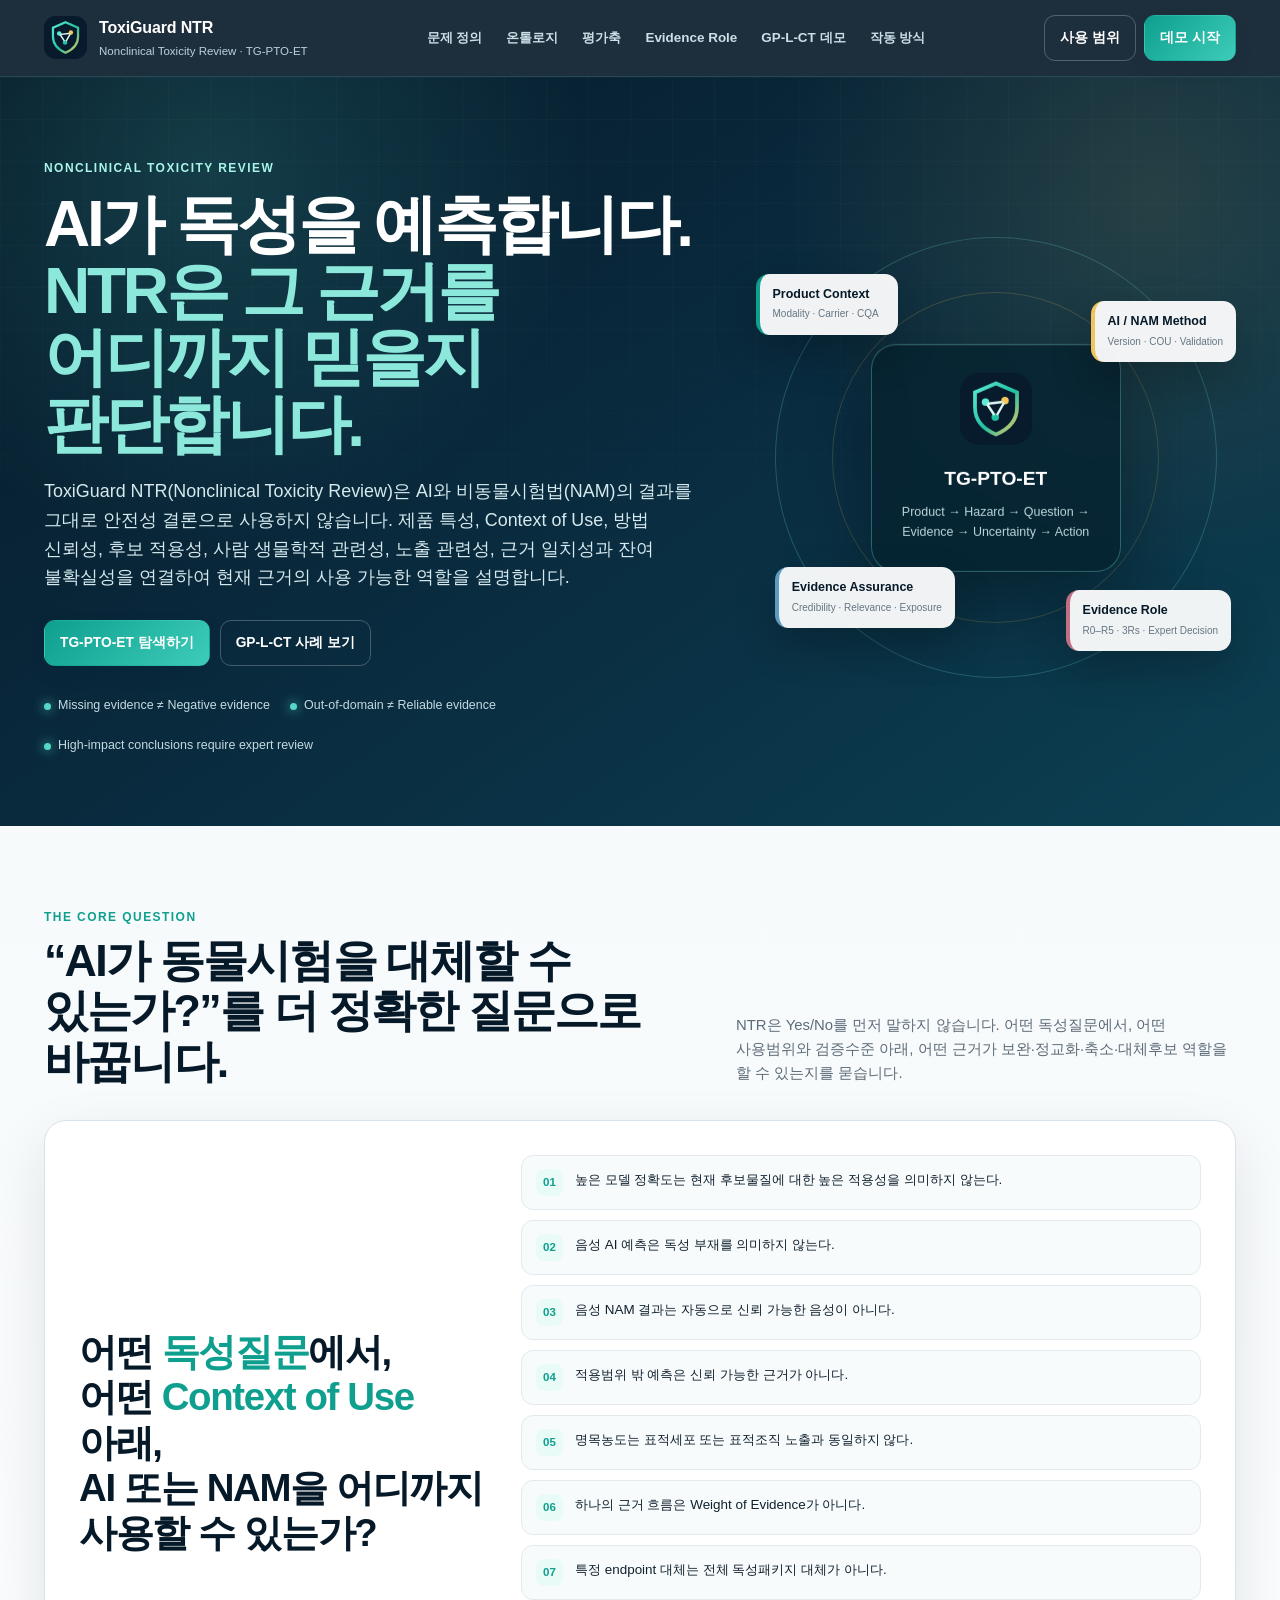
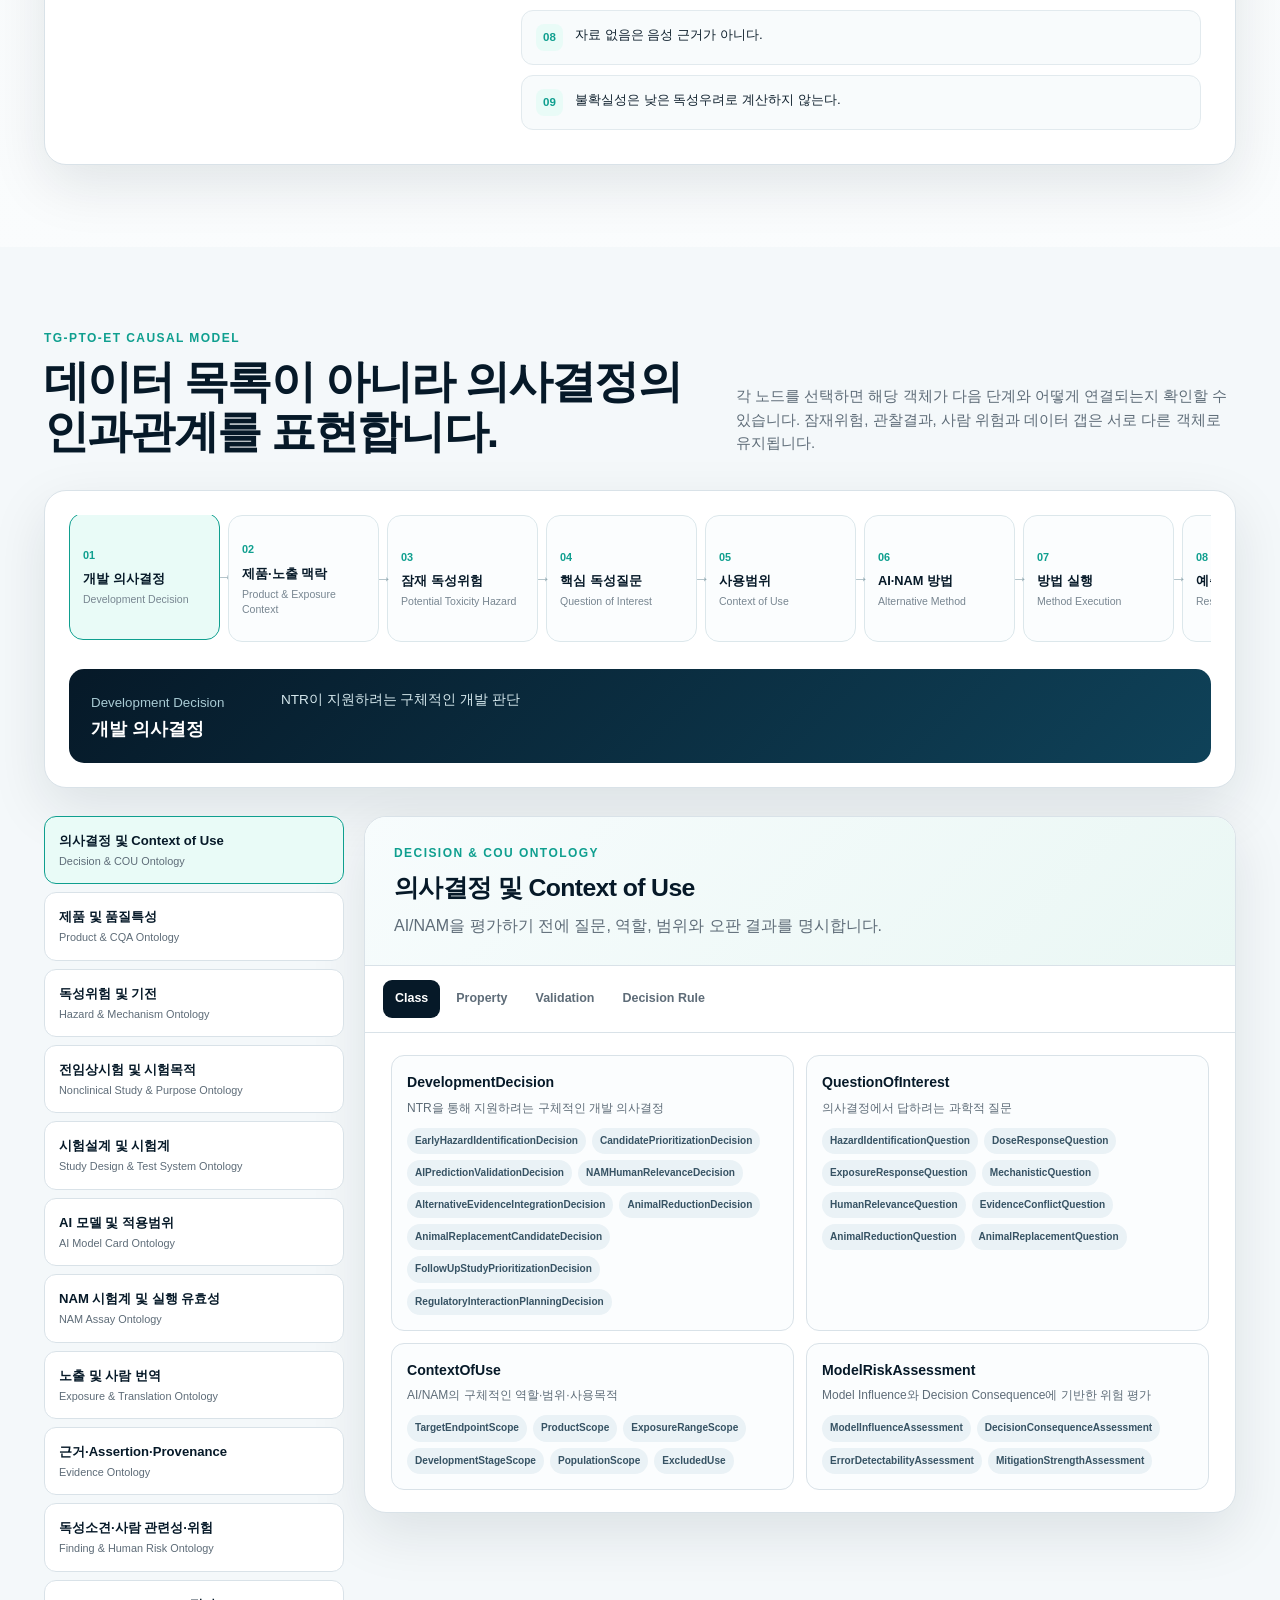
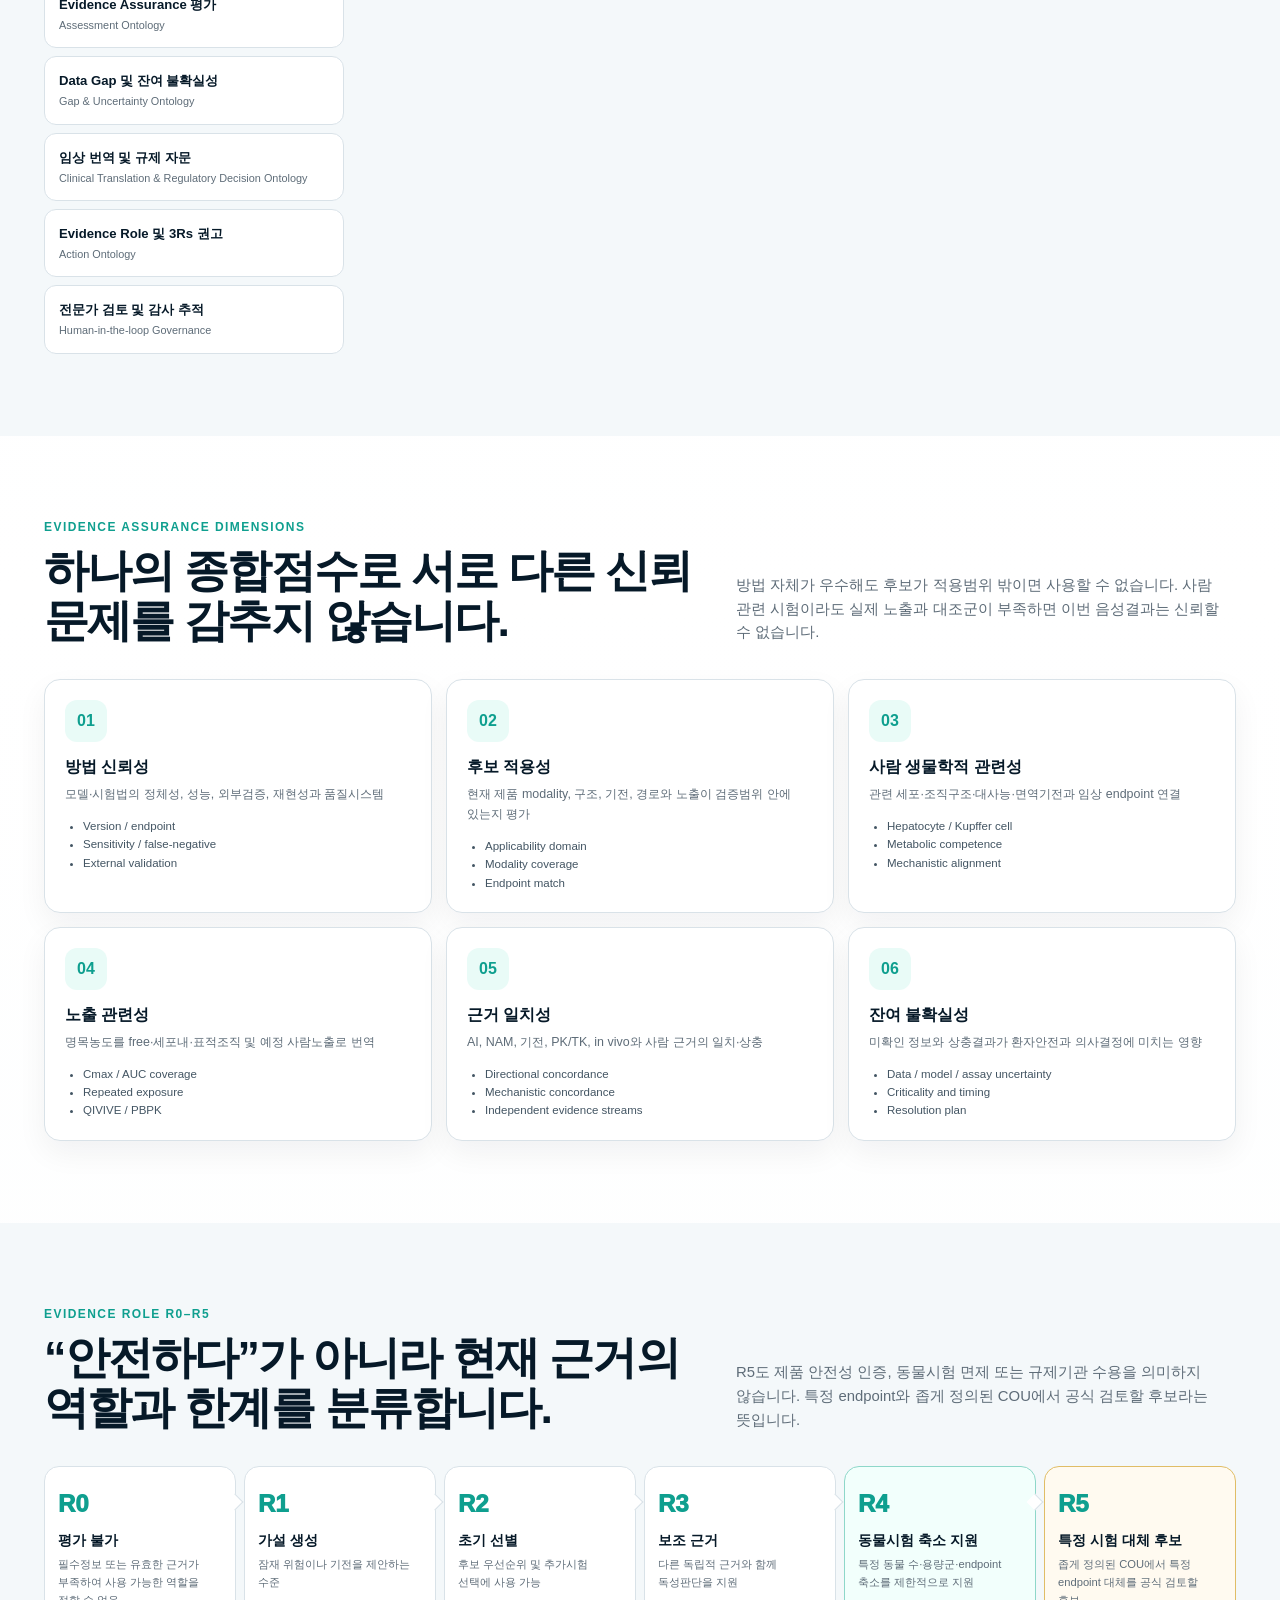
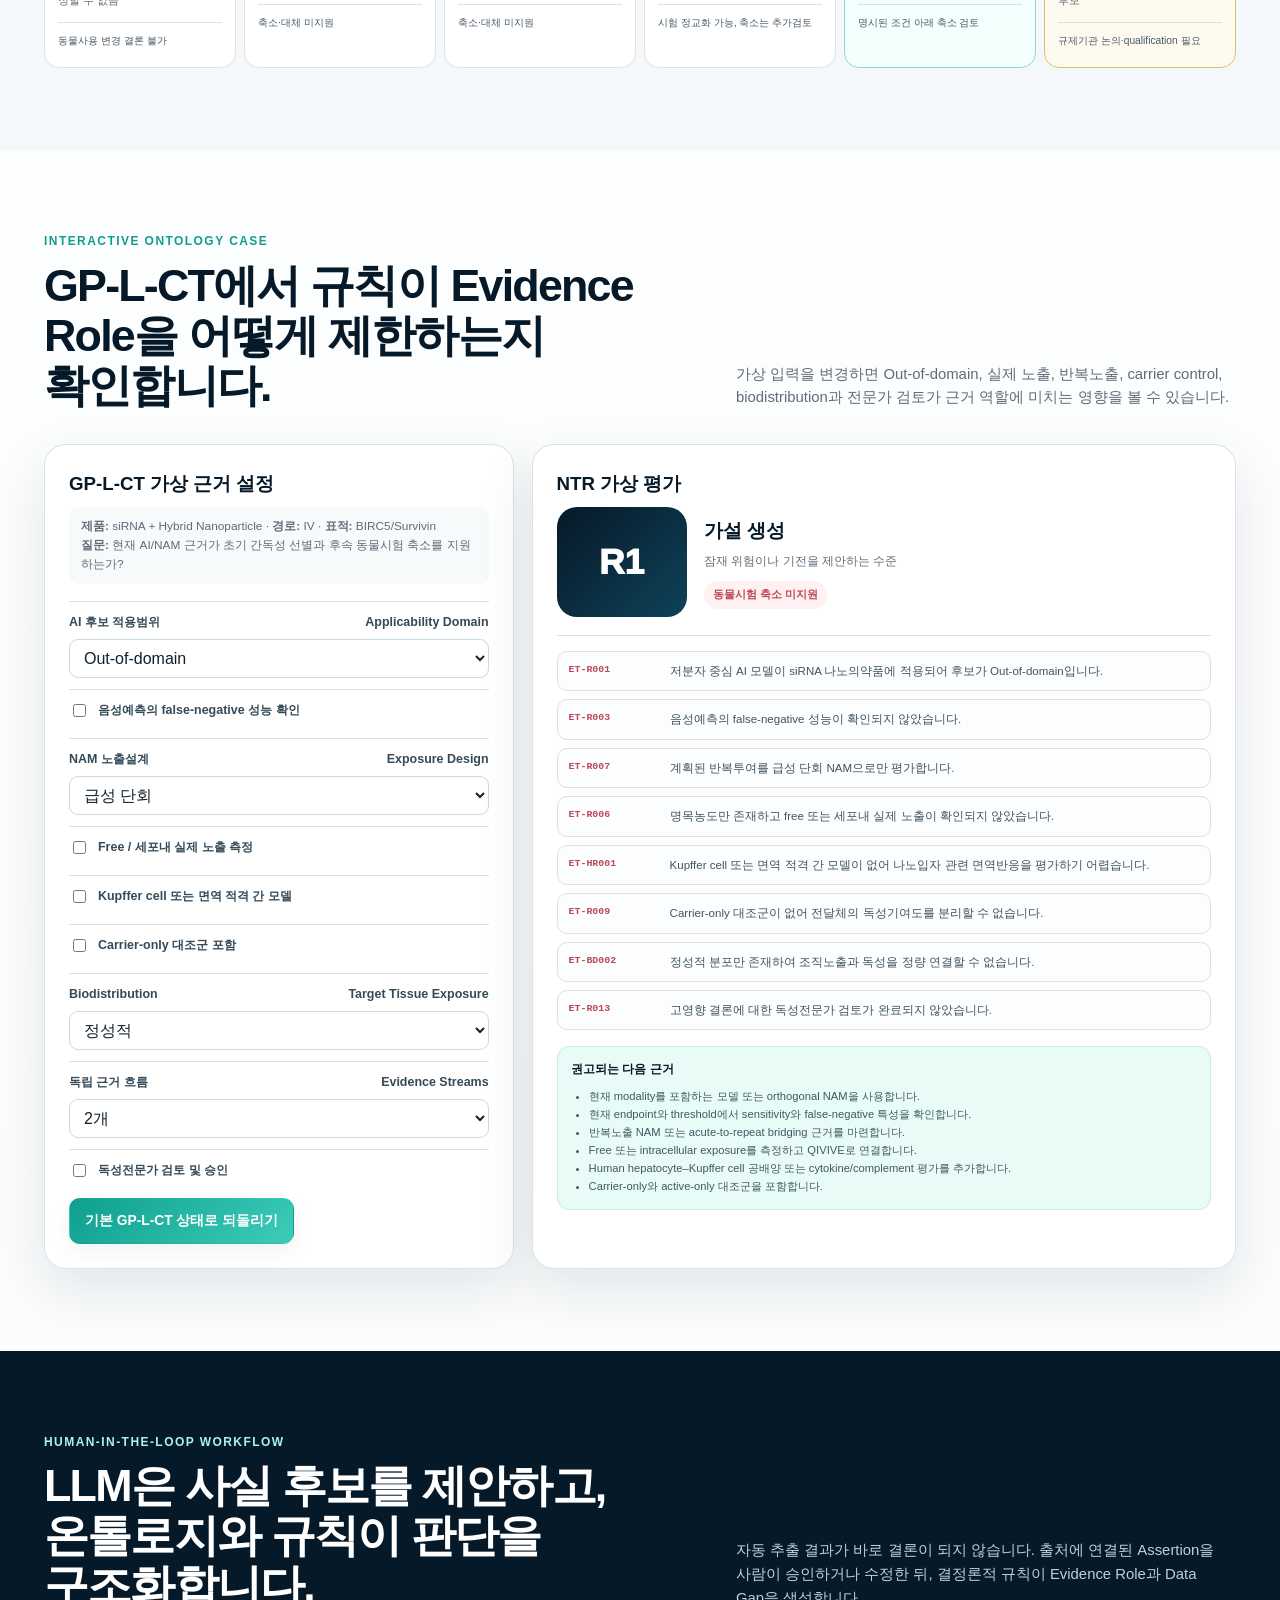
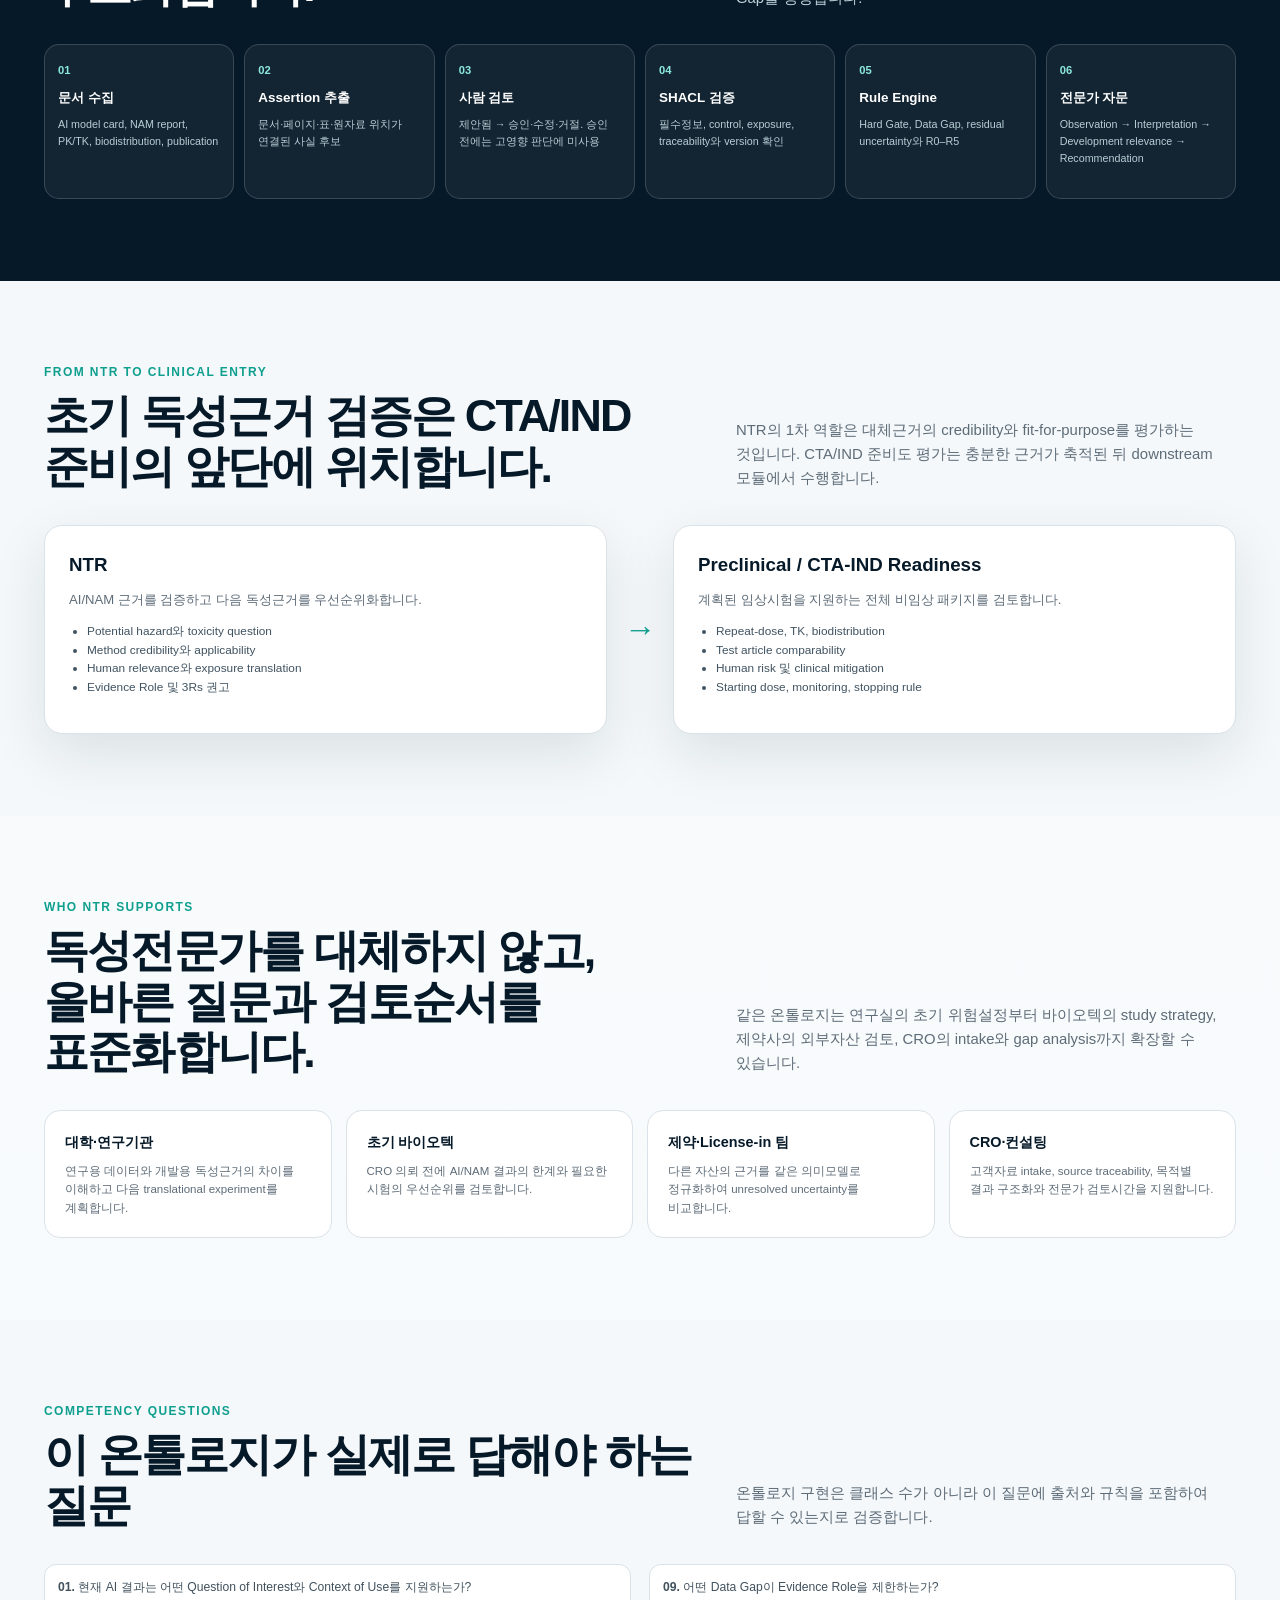
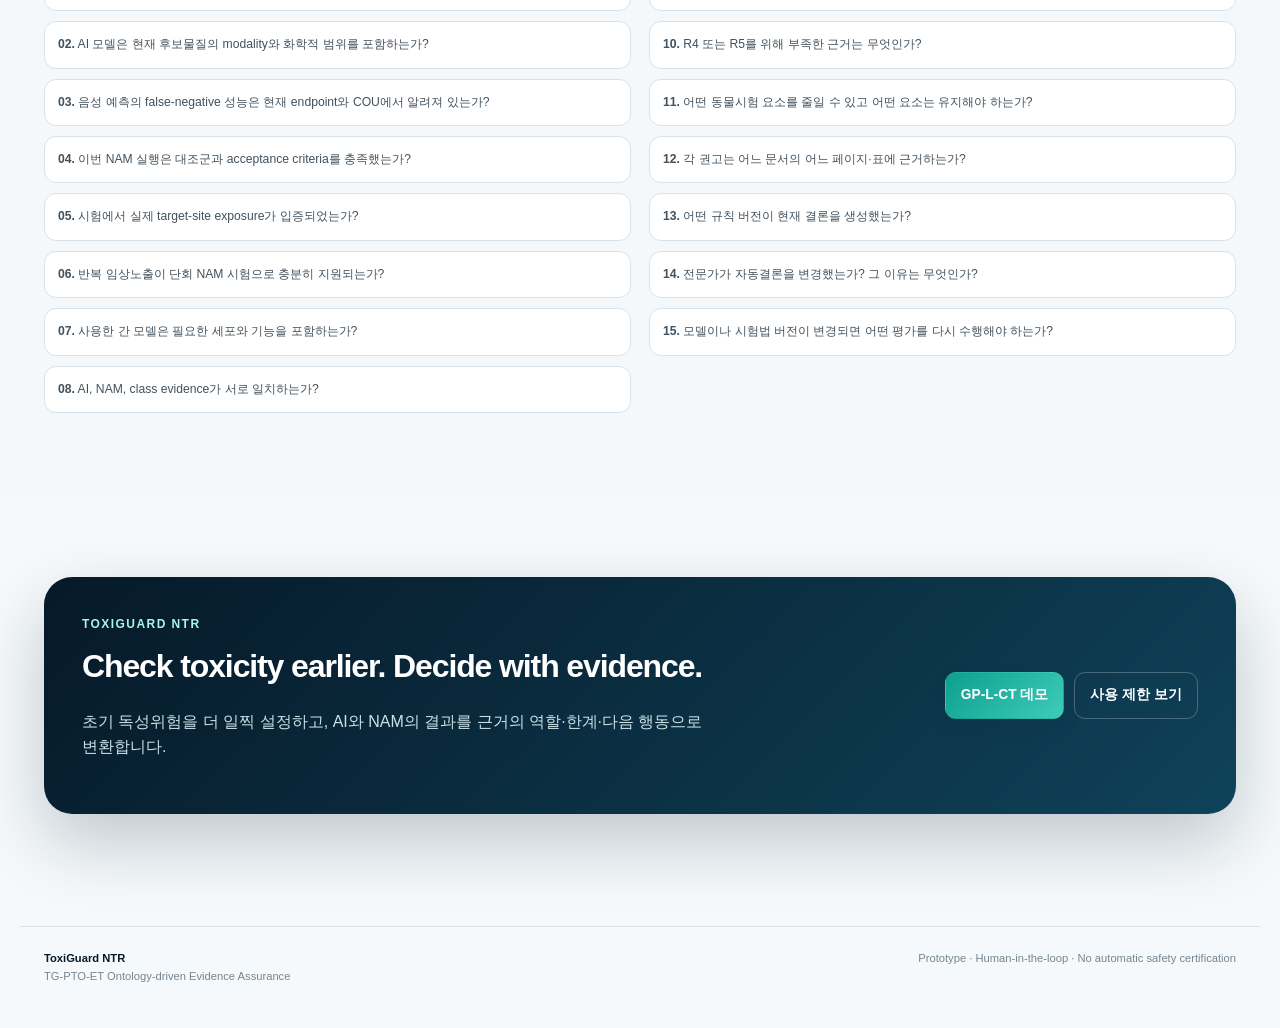
==== commit 152024b6: "Rename toxicity review app to ToxiGuard NTR" ====
--- a/site/index_single.html
+++ b/site/index_single.html
@@ -3,10 +3,10 @@
 <head>
   <meta charset="utf-8">
   <meta name="viewport" content="width=device-width,initial-scale=1">
-  <meta name="description" content="ToxiGuard NORA EarlyTox — AI와 비동물시험법(NAM)의 초기 독성근거가 현재 후보물질의 개발에 어디까지 사용 가능한지 검증하는 온톨로지 기반 Evidence Assurance 플랫폼">
+  <meta name="description" content="ToxiGuard NTR — AI와 비동물시험법(NAM)의 초기 독성근거가 현재 후보물질의 개발에 어디까지 사용 가능한지 검증하는 온톨로지 기반 Evidence Assurance 플랫폼">
   <meta name="theme-color" content="#061928">
-  <title>ToxiGuard NORA | TG‑PTO‑ET Ontology</title>
-  <link rel="icon" href="[data-uri]" type="image/svg+xml">
+  <title>ToxiGuard NTR | TG‑PTO‑ET Ontology</title>
+  <link rel="icon" href="[data-uri]" type="image/svg+xml">
   <style>
 :root{
   --navy:#061928;
@@ -163,9 +163,9 @@
 <body>
 <header class="site-header">
   <div class="container header-inner">
-    <a class="brand" href="#top" aria-label="ToxiGuard NORA 홈">
-      <img src="[data-uri]" alt="ToxiGuard NORA 로고">
-      <span><strong>ToxiGuard NORA</strong><small>TG‑PTO‑ET · Early Toxicity Evidence Assurance</small></span>
+    <a class="brand" href="#top" aria-label="ToxiGuard NTR 홈">
+      <img src="[data-uri]" alt="ToxiGuard NTR 로고">
+      <span><strong>ToxiGuard NTR</strong><small>Nonclinical Toxicity Review · TG‑PTO‑ET</small></span>
     </a>
     <nav class="nav" id="mainNav" aria-label="주요 메뉴">
       <a href="#why">문제 정의</a>
@@ -187,9 +187,9 @@
   <section class="hero">
     <div class="container hero-grid">
       <div>
-        <div class="eyebrow light">Nonclinical Ontology‑based Risk Advisor</div>
-        <h1>AI가 독성을 예측합니다.<br><span>NORA는 그 근거를 어디까지 믿을지 판단합니다.</span></h1>
-        <p class="hero-copy">ToxiGuard NORA EarlyTox는 AI와 비동물시험법(NAM)의 결과를 그대로 안전성 결론으로 사용하지 않습니다. 제품 특성, Context of Use, 방법 신뢰성, 후보 적용성, 사람 생물학적 관련성, 노출 관련성, 근거 일치성과 잔여 불확실성을 연결하여 현재 근거의 사용 가능한 역할을 설명합니다.</p>
+        <div class="eyebrow light">Nonclinical Toxicity Review</div>
+        <h1>AI가 독성을 예측합니다.<br><span>NTR은 그 근거를 어디까지 믿을지 판단합니다.</span></h1>
+        <p class="hero-copy">ToxiGuard NTR(Nonclinical Toxicity Review)은 AI와 비동물시험법(NAM)의 결과를 그대로 안전성 결론으로 사용하지 않습니다. 제품 특성, Context of Use, 방법 신뢰성, 후보 적용성, 사람 생물학적 관련성, 노출 관련성, 근거 일치성과 잔여 불확실성을 연결하여 현재 근거의 사용 가능한 역할을 설명합니다.</p>
         <div class="hero-actions">
           <a class="btn primary" href="#ontology">TG‑PTO‑ET 탐색하기</a>
           <a class="btn ghost" href="#demo">GP‑L‑CT 사례 보기</a>
@@ -200,9 +200,9 @@
           <span><i></i> High‑impact conclusions require expert review</span>
         </div>
       </div>
-      <div class="hero-visual" aria-label="NORA 온톨로지 연결 구조 시각화">
+      <div class="hero-visual" aria-label="NTR 온톨로지 연결 구조 시각화">
         <div class="orbit"></div><div class="orbit o2"></div>
-        <div class="core-card"><img src="[data-uri]" alt=""><strong>TG‑PTO‑ET</strong><p>Product → Hazard → Question → Evidence → Uncertainty → Action</p></div>
+        <div class="core-card"><img src="[data-uri]" alt=""><strong>TG‑PTO‑ET</strong><p>Product → Hazard → Question → Evidence → Uncertainty → Action</p></div>
         <div class="floating-node n1"><strong>Product Context</strong><small>Modality · Carrier · CQA</small></div>
         <div class="floating-node n2"><strong>AI / NAM Method</strong><small>Version · COU · Validation</small></div>
         <div class="floating-node n3"><strong>Evidence Assurance</strong><small>Credibility · Relevance · Exposure</small></div>
@@ -215,7 +215,7 @@
     <div class="container">
       <div class="section-heading">
         <div><div class="eyebrow">The core question</div><h2>“AI가 동물시험을 대체할 수 있는가?”를 더 정확한 질문으로 바꿉니다.</h2></div>
-        <p>NORA는 Yes/No를 먼저 말하지 않습니다. 어떤 독성질문에서, 어떤 사용범위와 검증수준 아래, 어떤 근거가 보완·정교화·축소·대체후보 역할을 할 수 있는지를 묻습니다.</p>
+        <p>NTR은 Yes/No를 먼저 말하지 않습니다. 어떤 독성질문에서, 어떤 사용범위와 검증수준 아래, 어떤 근거가 보완·정교화·축소·대체후보 역할을 할 수 있는지를 묻습니다.</p>
       </div>
       <div class="question-card">
         <div class="big-question">어떤 <span>독성질문</span>에서,<br>어떤 <span>Context of Use</span> 아래,<br>AI 또는 NAM을 어디까지 사용할 수 있는가?</div>
@@ -232,7 +232,7 @@
       </div>
       <div class="chain-shell">
         <div class="chain-scroll"><div class="chain" id="causalChain"></div></div>
-        <div class="chain-detail"><div><small id="chainDetailEn">Development Decision</small><h3 id="chainDetailTitle">개발 의사결정</h3></div><p id="chainDetailText">NORA가 지원하려는 구체적인 개발 판단</p></div>
+        <div class="chain-detail"><div><small id="chainDetailEn">Development Decision</small><h3 id="chainDetailTitle">개발 의사결정</h3></div><p id="chainDetailText">NTR이 지원하려는 구체적인 개발 판단</p></div>
       </div>
 
       <div style="height:28px"></div>
@@ -295,7 +295,7 @@
           <button class="btn primary" type="button" id="resetDemo">기본 GP‑L‑CT 상태로 되돌리기</button>
         </form>
         <section class="demo-result" aria-live="polite">
-          <h3>NORA 가상 평가</h3>
+          <h3>NTR 가상 평가</h3>
           <div class="result-top"><div class="result-role" id="demoRoleCode">R1</div><div class="result-summary"><strong id="demoRoleName">가설 생성</strong><p id="demoRoleDescription">현재 근거는 잠재 위험과 다음 시험을 제안하는 수준입니다.</p><span class="result-status" id="demoAnimalStatus">동물시험 축소 미지원</span></div></div>
           <div class="gap-stack" id="demoGaps"></div>
           <div class="next-evidence"><strong>권고되는 다음 근거</strong><ul id="demoRecommendations"></ul></div>
@@ -320,9 +320,9 @@
 
   <section class="section soft" id="downstream">
     <div class="container">
-      <div class="section-heading"><div><div class="eyebrow">From EarlyTox to clinical entry</div><h2>초기 독성근거 검증은 CTA/IND 준비의 앞단에 위치합니다.</h2></div><p>NORA EarlyTox의 1차 역할은 대체근거의 credibility와 fit‑for‑purpose를 평가하는 것입니다. CTA/IND 준비도 평가는 충분한 근거가 축적된 뒤 downstream 모듈에서 수행합니다.</p></div>
+      <div class="section-heading"><div><div class="eyebrow">From NTR to clinical entry</div><h2>초기 독성근거 검증은 CTA/IND 준비의 앞단에 위치합니다.</h2></div><p>NTR의 1차 역할은 대체근거의 credibility와 fit‑for‑purpose를 평가하는 것입니다. CTA/IND 준비도 평가는 충분한 근거가 축적된 뒤 downstream 모듈에서 수행합니다.</p></div>
       <div class="downstream">
-        <div class="down-card"><h3>NORA EarlyTox</h3><p>AI/NAM 근거를 검증하고 다음 독성근거를 우선순위화합니다.</p><ul><li>Potential hazard와 toxicity question</li><li>Method credibility와 applicability</li><li>Human relevance와 exposure translation</li><li>Evidence Role 및 3Rs 권고</li></ul></div>
+        <div class="down-card"><h3>NTR</h3><p>AI/NAM 근거를 검증하고 다음 독성근거를 우선순위화합니다.</p><ul><li>Potential hazard와 toxicity question</li><li>Method credibility와 applicability</li><li>Human relevance와 exposure translation</li><li>Evidence Role 및 3Rs 권고</li></ul></div>
         <div class="down-arrow">→</div>
         <div class="down-card"><h3>Preclinical / CTA‑IND Readiness</h3><p>계획된 임상시험을 지원하는 전체 비임상 패키지를 검토합니다.</p><ul><li>Repeat‑dose, TK, biodistribution</li><li>Test article comparability</li><li>Human risk 및 clinical mitigation</li><li>Starting dose, monitoring, stopping rule</li></ul></div>
       </div>
@@ -331,7 +331,7 @@
 
   <section class="section" id="users">
     <div class="container">
-      <div class="section-heading"><div><div class="eyebrow">Who NORA supports</div><h2>독성전문가를 대체하지 않고, 올바른 질문과 검토순서를 표준화합니다.</h2></div><p>같은 온톨로지는 연구실의 초기 위험설정부터 바이오텍의 study strategy, 제약사의 외부자산 검토, CRO의 intake와 gap analysis까지 확장할 수 있습니다.</p></div>
+      <div class="section-heading"><div><div class="eyebrow">Who NTR supports</div><h2>독성전문가를 대체하지 않고, 올바른 질문과 검토순서를 표준화합니다.</h2></div><p>같은 온톨로지는 연구실의 초기 위험설정부터 바이오텍의 study strategy, 제약사의 외부자산 검토, CRO의 intake와 gap analysis까지 확장할 수 있습니다.</p></div>
       <div class="user-grid">
         <article class="user-card"><h3>대학·연구기관</h3><p>연구용 데이터와 개발용 독성근거의 차이를 이해하고 다음 translational experiment를 계획합니다.</p></article>
         <article class="user-card"><h3>초기 바이오텍</h3><p>CRO 의뢰 전에 AI/NAM 결과의 한계와 필요한 시험의 우선순위를 검토합니다.</p></article>
@@ -351,21 +351,21 @@
   <section class="section" id="contact">
     <div class="container">
       <div class="contact-card">
-        <div><div class="eyebrow light">ToxiGuard NORA</div><h2>Check toxicity earlier. Decide with evidence.</h2><p>초기 독성위험을 더 일찍 설정하고, AI와 NAM의 결과를 근거의 역할·한계·다음 행동으로 변환합니다.</p></div>
+        <div><div class="eyebrow light">ToxiGuard NTR</div><h2>Check toxicity earlier. Decide with evidence.</h2><p>초기 독성위험을 더 일찍 설정하고, AI와 NAM의 결과를 근거의 역할·한계·다음 행동으로 변환합니다.</p></div>
         <div class="contact-actions"><a class="btn primary" href="#demo">GP‑L‑CT 데모</a><button class="btn ghost" type="button" data-open-modal="disclaimerModal">사용 제한 보기</button></div>
       </div>
     </div>
   </section>
 </main>
 
-<footer class="footer"><div class="container footer-inner"><div><strong>ToxiGuard NORA EarlyTox</strong><br>TG‑PTO‑ET Ontology‑driven Evidence Assurance</div><div>Prototype · Human‑in‑the‑loop · No automatic safety certification</div></div></footer>
+<footer class="footer"><div class="container footer-inner"><div><strong>ToxiGuard NTR</strong><br>TG‑PTO‑ET Ontology‑driven Evidence Assurance</div><div>Prototype · Human‑in‑the‑loop · No automatic safety certification</div></div></footer>
 
 <div class="modal" id="disclaimerModal" role="dialog" aria-modal="true" aria-labelledby="disclaimerTitle">
   <div class="modal-card">
     <div class="modal-head"><h3 id="disclaimerTitle">제품 사용 범위와 제한</h3><button class="close" type="button" data-close-modal aria-label="닫기">×</button></div>
     <div class="modal-body">
-      <div class="disclaimer"><strong>NORA는 제품 안전성을 인증하거나 동물시험 면제·CTA/IND 승인·규제기관 수용을 보장하지 않습니다.</strong> 자동화된 결과는 초기 연구와 개발 의사결정 지원을 위한 prototype입니다.</div>
-      <p>NORA의 핵심 출력은 “안전/위험” 단정이 아니라 다음입니다.</p>
+      <div class="disclaimer"><strong>NTR은 제품 안전성을 인증하거나 동물시험 면제·CTA/IND 승인·규제기관 수용을 보장하지 않습니다.</strong> 자동화된 결과는 초기 연구와 개발 의사결정 지원을 위한 prototype입니다.</div>
+      <p>NTR의 핵심 출력은 “안전/위험” 단정이 아니라 다음입니다.</p>
       <ul><li>현재 근거가 답할 수 있는 독성질문</li><li>방법과 실행의 신뢰조건</li><li>후보물질·사람 생물학·노출 관련성</li><li>미해결 Data Gap과 잔여 불확실성</li><li>Evidence Role R0–R5와 다음 근거</li><li>전문가 검토 및 audit trail</li></ul>
       <p><strong>R5 Replacement Candidate</strong>도 좁게 정의된 Context of Use에서 특정 endpoint를 공식 검토할 후보라는 의미이며, 전체 전임상 독성패키지 대체를 뜻하지 않습니다.</p>
     </div>
@@ -378,7 +378,7 @@
     "name": "ToxiGuard Preclinical Toxicology Ontology — EarlyTox Extension",
     "shortName": "TG-PTO-ET",
     "version": "1.0-site",
-    "product": "ToxiGuard NORA EarlyTox",
+    "product": "ToxiGuard NTR",
     "purpose": "AI 및 NAM 기반 초기 독성근거가 특정 후보물질과 정의된 개발 의사결정에서 어디까지 신뢰 가능하고 사용할 수 있는지를 구조화"
   },
   "principles": [
@@ -397,7 +397,7 @@
       "id": "decision",
       "label": "개발 의사결정",
       "en": "Development Decision",
-      "description": "NORA가 지원하려는 구체적인 개발 판단"
+      "description": "NTR이 지원하려는 구체적인 개발 판단"
     },
     {
       "id": "product",
@@ -475,7 +475,7 @@
       "classes": [
         {
           "name": "DevelopmentDecision",
-          "definition": "NORA를 통해 지원하려는 구체적인 개발 의사결정",
+          "definition": "NTR을 통해 지원하려는 구체적인 개발 의사결정",
           "children": [
             "EarlyHazardIdentificationDecision",
             "CandidatePrioritizationDecision",
@@ -1881,7 +1881,7 @@
         "Missing repeat-dose study가 현재 단계에 필수 → Additional Evidence Required / Development Hold",
         "TK missing + systemic exposure required → Exposure Gate 실패",
         "Critical gap 존재 → 자동 최대 권고 제한",
-        "NORA는 규제기관 승인 여부를 보장하지 않음"
+        "NTR은 규제기관 승인 여부를 보장하지 않음"
       ]
     },
     {
@@ -2031,7 +2031,7 @@
         },
         {
           "name": "AssessmentRun",
-          "definition": "한 번의 NORA 평가 전체 기록",
+          "definition": "한 번의 NTR 평가 전체 기록",
           "children": [
             "InputSnapshot",
             "RuleExecutionSet",
